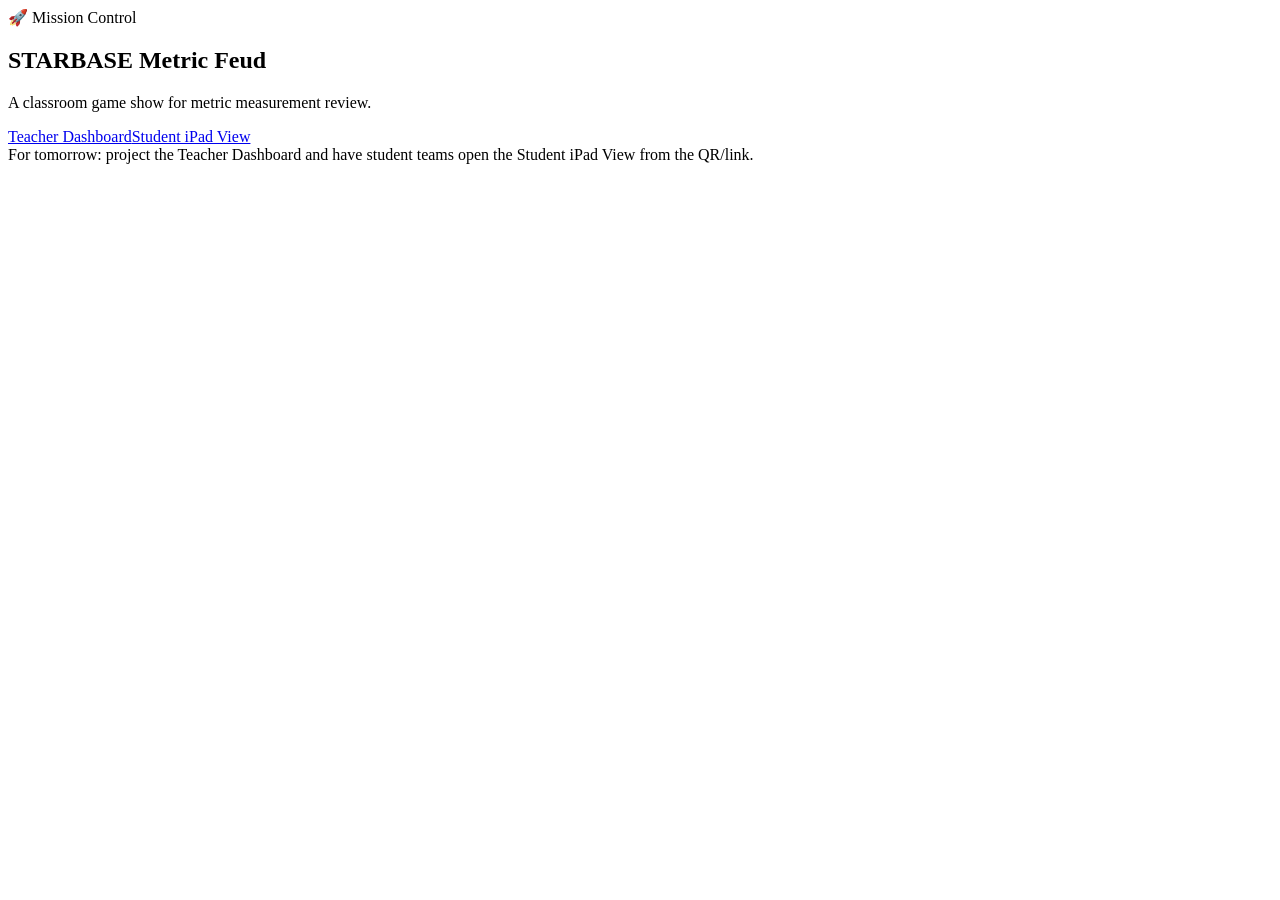
==== index.html @ 59cc0446 "Add files via upload" ====
<!DOCTYPE html><html lang="en"><head><meta charset="UTF-8"><meta name="viewport" content="width=device-width,initial-scale=1.0"><title>STARBASE Metric Feud</title><link rel="stylesheet" href="style.css"></head><body><main class="home"><section class="hero card"><div class="badge">🚀 Mission Control</div><h1>STARBASE Metric Feud</h1><p>A classroom game show for metric measurement review.</p><div class="home-buttons"><a class="big-button" href="teacher.html">Teacher Dashboard</a><a class="big-button secondary" href="student.html">Student iPad View</a></div><div class="note">For tomorrow: project the Teacher Dashboard and have student teams open the Student iPad View from the QR/link.</div></section></main></body></html>
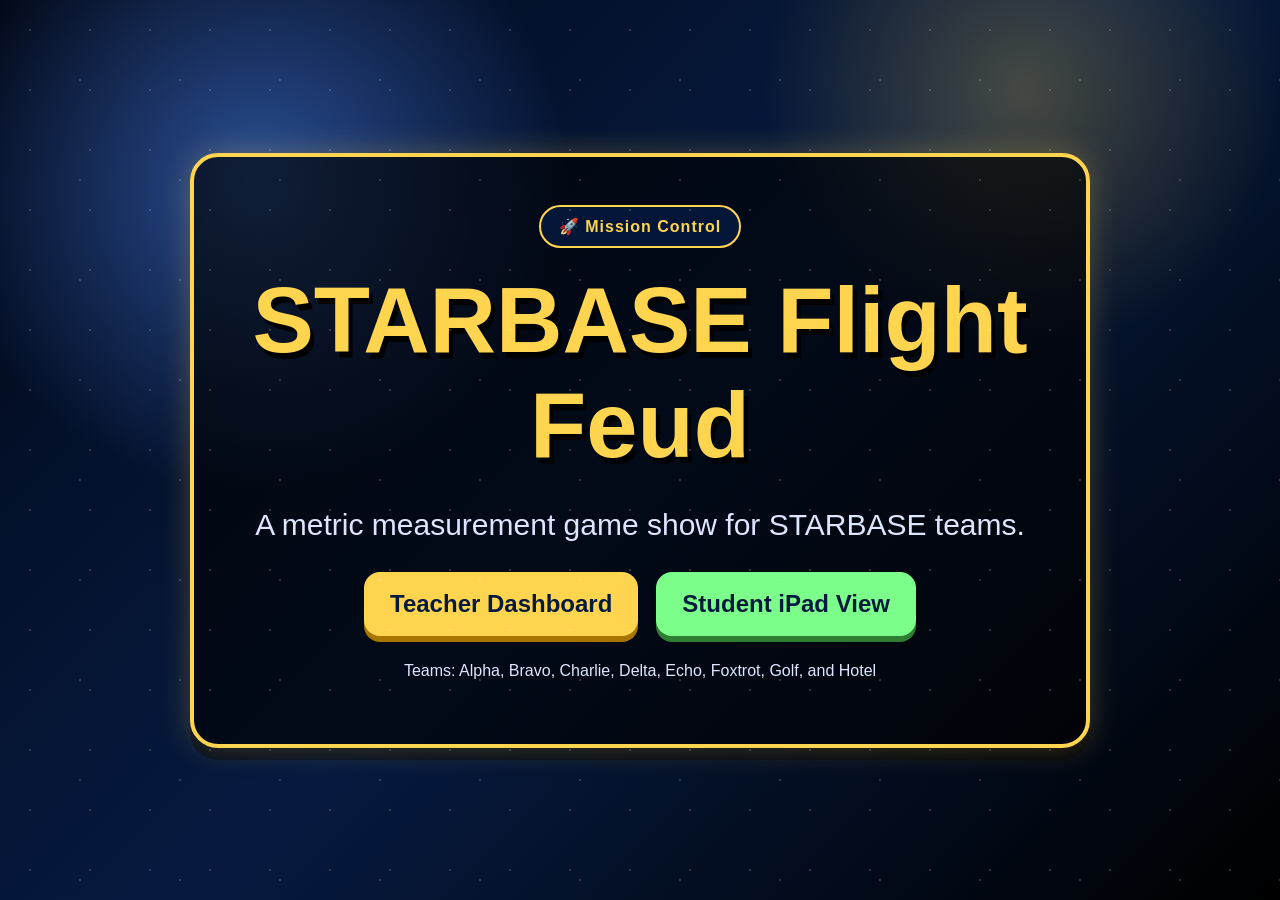
==== commit 57ce967a: "add home page styling" ====
--- a/index.html
+++ b/index.html
@@ -1 +1,31 @@
-<!DOCTYPE html><html lang="en"><head><meta charset="UTF-8"><meta name="viewport" content="width=device-width,initial-scale=1.0"><title>STARBASE Metric Feud</title><link rel="stylesheet" href="style.css"></head><body><main class="home"><section class="hero card"><div class="badge">🚀 Mission Control</div><h1>STARBASE Metric Feud</h1><p>A classroom game show for metric measurement review.</p><div class="home-buttons"><a class="big-button" href="teacher.html">Teacher Dashboard</a><a class="big-button secondary" href="student.html">Student iPad View</a></div><div class="note">For tomorrow: project the Teacher Dashboard and have student teams open the Student iPad View from the QR/link.</div></section></main></body></html>
+<!DOCTYPE html>
+<html lang="en">
+<head>
+  <meta charset="UTF-8" />
+  <meta name="viewport" content="width=device-width, initial-scale=1.0" />
+  <title>STARBASE Flight Feud</title>
+  <link rel="stylesheet" href="style.css" />
+</head>
+<body>
+  <main class="home-screen">
+    <section class="home-card">
+      <div class="mission-badge">🚀 Mission Control</div>
+
+      <h1>STARBASE Flight Feud</h1>
+
+      <p class="tagline">
+        A metric measurement game show for STARBASE teams.
+      </p>
+
+      <div class="button-row">
+        <a class="main-button" href="teacher.html">Teacher Dashboard</a>
+        <a class="main-button secondary" href="student.html">Student iPad View</a>
+      </div>
+
+      <p class="small-note">
+        Teams: Alpha, Bravo, Charlie, Delta, Echo, Foxtrot, Golf, and Hotel
+      </p>
+    </section>
+  </main>
+</body>
+</html>
--- a/style.css
+++ b/style.css
@@ -0,0 +1,126 @@
+:root {
+  --navy: #061a40;
+  --deep-space: #020817;
+  --blue: #123fb0;
+  --gold: #ffd54f;
+  --white: #ffffff;
+  --soft-white: #dce7ff;
+  --green: #7cff8a;
+}
+
+* {
+  box-sizing: border-box;
+}
+
+body {
+  margin: 0;
+  min-height: 100vh;
+  font-family: Arial, Helvetica, sans-serif;
+  color: var(--white);
+  background:
+    radial-gradient(circle at 20% 20%, rgba(80, 140, 255, 0.5), transparent 25%),
+    radial-gradient(circle at 80% 10%, rgba(255, 213, 79, 0.25), transparent 20%),
+    linear-gradient(135deg, var(--deep-space), var(--navy), #000);
+  overflow-x: hidden;
+}
+
+body::before {
+  content: "";
+  position: fixed;
+  inset: 0;
+  background-image:
+    radial-gradient(white 1px, transparent 1px),
+    radial-gradient(white 1px, transparent 1px);
+  background-size: 60px 60px, 100px 100px;
+  background-position: 0 0, 30px 30px;
+  opacity: 0.18;
+  animation: drift 30s linear infinite;
+  pointer-events: none;
+}
+
+@keyframes drift {
+  from { transform: translateY(0); }
+  to { transform: translateY(80px); }
+}
+
+.home-screen {
+  min-height: 100vh;
+  display: grid;
+  place-items: center;
+  padding: 24px;
+}
+
+.home-card {
+  width: min(900px, 95vw);
+  text-align: center;
+  padding: 48px 28px;
+  border: 4px solid var(--gold);
+  border-radius: 28px;
+  background: rgba(0, 0, 0, 0.62);
+  box-shadow:
+    0 0 30px rgba(255, 213, 79, 0.25),
+    0 12px 0 rgba(0, 0, 0, 0.5);
+}
+
+.mission-badge {
+  display: inline-block;
+  padding: 10px 18px;
+  border: 2px solid var(--gold);
+  border-radius: 999px;
+  color: var(--gold);
+  font-weight: 900;
+  letter-spacing: 1px;
+  background: rgba(6, 26, 64, 0.8);
+}
+
+h1 {
+  margin: 20px 0 10px;
+  font-size: clamp(48px, 8vw, 92px);
+  color: var(--gold);
+  text-shadow: 4px 6px 0 #000;
+}
+
+.tagline {
+  font-size: clamp(20px, 3vw, 30px);
+  color: var(--soft-white);
+  margin-bottom: 30px;
+}
+
+.button-row {
+  display: flex;
+  justify-content: center;
+  gap: 18px;
+  flex-wrap: wrap;
+}
+
+.main-button {
+  text-decoration: none;
+  background: var(--gold);
+  color: var(--navy);
+  font-size: 24px;
+  font-weight: 900;
+  padding: 18px 26px;
+  border-radius: 16px;
+  box-shadow: 0 6px 0 #a87600;
+  transition: 0.15s;
+}
+
+.main-button:hover {
+  transform: translateY(-3px);
+}
+
+.main-button:active {
+  transform: translateY(2px);
+  box-shadow: 0 3px 0 #a87600;
+}
+
+.main-button.secondary {
+  background: var(--green);
+  box-shadow: 0 6px 0 #2e7d32;
+}
+
+.small-note {
+  margin-top: 26px;
+  color: var(--soft-white);
+  font-size: 16px;
+}
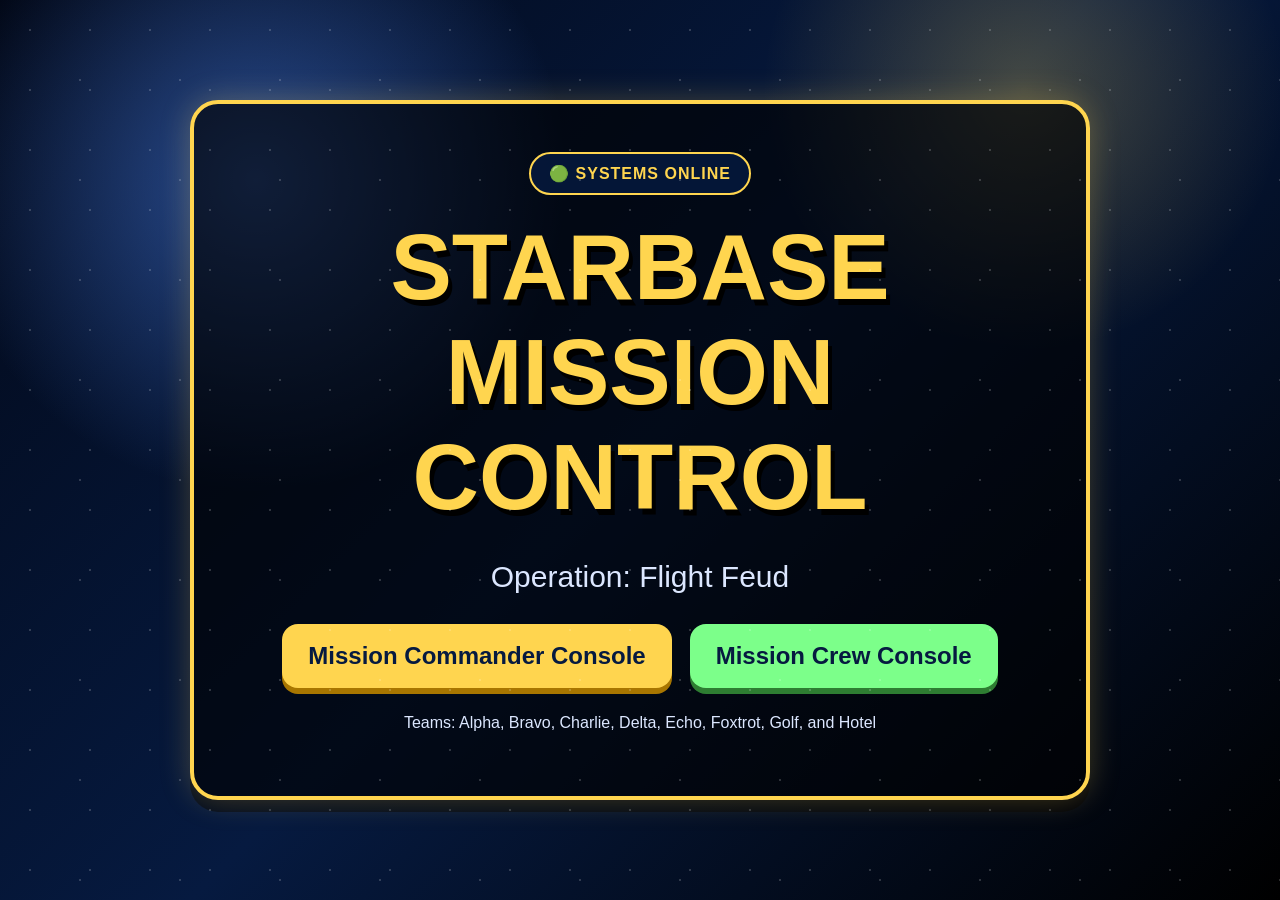
==== commit 4e995e23: "Update mission control home wording" ====
--- a/index.html
+++ b/index.html
@@ -9,17 +9,17 @@
 <body>
   <main class="home-screen">
     <section class="home-card">
-      <div class="mission-badge">🚀 Mission Control</div>
+     <div class="mission-badge">🟢 SYSTEMS ONLINE</div>
 
-      <h1>STARBASE Flight Feud</h1>
+<h1>STARBASE<br>MISSION CONTROL</h1>
 
-      <p class="tagline">
-        A metric measurement game show for STARBASE teams.
+<p class="tagline">
+    Operation: Flight Feud
       </p>
 
       <div class="button-row">
-        <a class="main-button" href="teacher.html">Teacher Dashboard</a>
-        <a class="main-button secondary" href="student.html">Student iPad View</a>
+        <a class="main-button" href="teacher.html">Mission Commander Console</a>
+        <a class="main-button secondary" href="student.html">Mission Crew Console</a>
       </div>
 
       <p class="small-note">
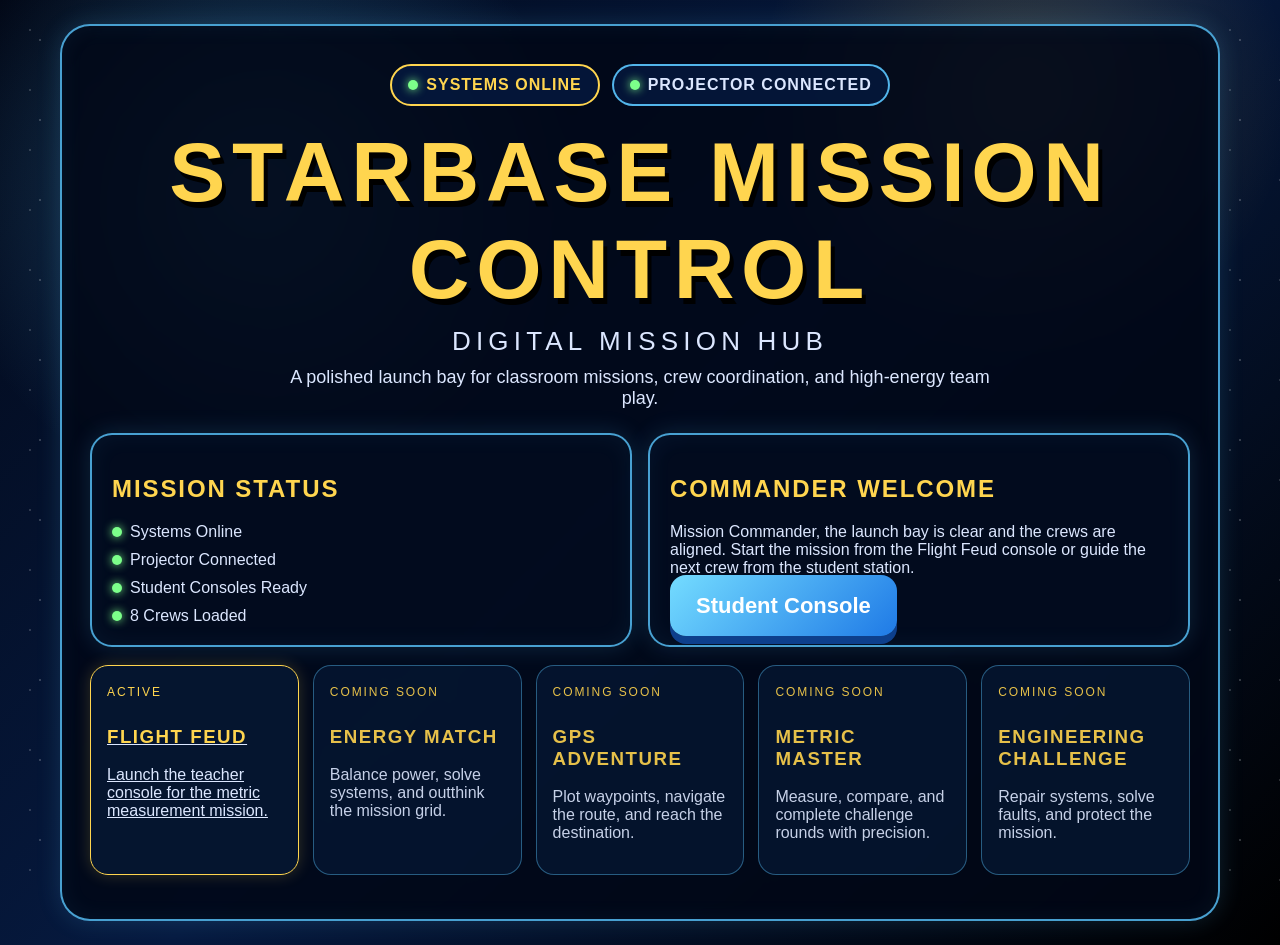
==== commit 9b0cf4a9: "Polish homepage and Flight Feud demo" ====
--- a/index.html
+++ b/index.html
@@ -1,31 +1,73 @@
 <!DOCTYPE html>
 <html lang="en">
-<head>
-  <meta charset="UTF-8" />
-  <meta name="viewport" content="width=device-width, initial-scale=1.0" />
-  <title>STARBASE Flight Feud</title>
-  <link rel="stylesheet" href="style.css" />
-</head>
-<body>
-  <main class="home-screen">
-    <section class="home-card">
-     <div class="mission-badge">🟢 SYSTEMS ONLINE</div>
+  <head>
+    <meta charset="UTF-8" />
+    <meta name="viewport" content="width=device-width, initial-scale=1.0" />
+    <title>STARBASE Mission Control</title>
+    <link rel="stylesheet" href="style.css" />
+  </head>
+  <body>
+    <div class="starfield"></div>
+    <main class="home-screen">
+      <section class="home-card">
+        <div class="hero-top">
+          <div class="mission-badge"><span class="status-dot"></span> Systems Online</div>
+          <div class="mission-badge alt"><span class="status-dot"></span> Projector Connected</div>
+        </div>
 
-<h1>STARBASE<br>MISSION CONTROL</h1>
+        <div class="hero-block">
+          <h1>STARBASE MISSION CONTROL</h1>
+          <p class="subtitle">Digital Mission Hub</p>
+          <p class="hero-copy">A polished launch bay for classroom missions, crew coordination, and high-energy team play.</p>
+        </div>
 
-<p class="tagline">
-    Operation: Flight Feud
-      </p>
+        <div class="home-grid">
+          <div class="panel mission-status-panel">
+            <h2>Mission Status</h2>
+            <ul class="status-list">
+              <li><span class="status-dot"></span> Systems Online</li>
+              <li><span class="status-dot"></span> Projector Connected</li>
+              <li><span class="status-dot"></span> Student Consoles Ready</li>
+       
+              <li><span class="status-dot"></span> 8 Crews Loaded</li>
+            </ul>
+          </div>
 
-      <div class="button-row">
-        <a class="main-button" href="teacher.html">Mission Commander Console</a>
-        <a class="main-button secondary" href="student.html">Mission Crew Console</a>
-      </div>
+          <div class="panel commander-panel">
+            <h2>Commander Welcome</h2>
+            <p>Mission Commander, the launch bay is clear and the crews are aligned. Start the mission from the Flight Feud console or guide the next crew from the student station.</p>
+            <a class="main-button secondary full-width" href="student.html">Student Console</a>
+          </div>
+        </div>
 
-      <p class="small-note">
-        Teams: Alpha, Bravo, Charlie, Delta, Echo, Foxtrot, Golf, and Hotel
-      </p>
-    </section>
-  </main>
-</body>
+        <div class="mission-grid">
+          <a class="mission-card active" href="teacher.html">
+            <span class="card-badge">Active</span>
+            <h3>Flight Feud</h3>
+            <p>Launch the teacher console for the metric measurement mission.</p>
+          </a>
+          <div class="mission-card pending">
+            <span class="card-badge">Coming Soon</span>
+            <h3>Energy Match</h3>
+            <p>Balance power, solve systems, and outthink the mission grid.</p>
+          </div>
+          <div class="mission-card pending">
+            <span class="card-badge">Coming Soon</span>
+            <h3>GPS Adventure</h3>
+            <p>Plot waypoints, navigate the route, and reach the destination.</p>
+          </div>
+          <div class="mission-card pending">
+            <span class="card-badge">Coming Soon</span>
+            <h3>Metric Master</h3>
+            <p>Measure, compare, and complete challenge rounds with precision.</p>
+          </div>
+          <div class="mission-card pending">
+            <span class="card-badge">Coming Soon</span>
+            <h3>Engineering Challenge</h3>
+            <p>Repair systems, solve faults, and protect the mission.</p>
+          </div>
+        </div>
+      </section>
+    </main>
+  </body>
 </html>
--- a/style.css
+++ b/style.css
@@ -6,11 +6,11 @@
   --white: #ffffff;
   --soft-white: #dce7ff;
   --green: #7cff8a;
-}
-
-* {
-  box-sizing: border-box;
-}
+  --panel: rgba(3, 13, 32, 0.92);
+  --muted: #8da6d7;
+}
+
+* { box-sizing: border-box; }
 
 body {
   margin: 0;
@@ -18,8 +18,8 @@
   font-family: Arial, Helvetica, sans-serif;
   color: var(--white);
   background:
-    radial-gradient(circle at 20% 20%, rgba(80, 140, 255, 0.5), transparent 25%),
-    radial-gradient(circle at 80% 10%, rgba(255, 213, 79, 0.25), transparent 20%),
+    radial-gradient(circle at 20% 20%, rgba(91, 199, 255, 0.3), transparent 25%),
+    radial-gradient(circle at 80% 10%, rgba(255, 213, 79, 0.2), transparent 20%),
     linear-gradient(135deg, var(--deep-space), var(--navy), #000);
   overflow-x: hidden;
 }
@@ -33,9 +33,22 @@
     radial-gradient(white 1px, transparent 1px);
   background-size: 60px 60px, 100px 100px;
   background-position: 0 0, 30px 30px;
-  opacity: 0.18;
-  animation: drift 30s linear infinite;
+  opacity: 0.17;
+  animation: drift 24s linear infinite;
   pointer-events: none;
+}
+
+.starfield {
+  position: fixed;
+  inset: 0;
+  pointer-events: none;
+  background-image:
+    radial-gradient(circle, rgba(255,255,255,0.9) 1px, transparent 1px),
+    radial-gradient(circle, rgba(255,255,255,0.7) 1px, transparent 1px);
+  background-size: 80px 80px, 120px 120px;
+  background-position: 0 0, 30px 40px;
+  opacity: 0.22;
+  animation: drift 26s linear infinite;
 }
 
 @keyframes drift {
@@ -50,40 +63,89 @@
   padding: 24px;
 }
 
+.home-card, .panel, .app-shell {
+  border: 2px solid rgba(91, 199, 255, 0.8);
+  box-shadow: 0 0 24px rgba(91, 199, 255, 0.16), inset 0 0 24px rgba(91, 199, 255, 0.06);
+  animation: glowPulse 3s ease-in-out infinite alternate;
+}
+
 .home-card {
-  width: min(900px, 95vw);
+  width: min(1160px, 95vw);
   text-align: center;
-  padding: 48px 28px;
-  border: 4px solid var(--gold);
-  border-radius: 28px;
-  background: rgba(0, 0, 0, 0.62);
-  box-shadow:
-    0 0 30px rgba(255, 213, 79, 0.25),
-    0 12px 0 rgba(0, 0, 0, 0.5);
-}
-
-.mission-badge {
-  display: inline-block;
-  padding: 10px 18px;
+  padding: 38px 28px 44px;
+  border-radius: 30px;
+  background: rgba(2, 8, 23, 0.86);
+  backdrop-filter: blur(8px);
+}
+
+.hero-top {
+  display: flex;
+  justify-content: center;
+  gap: 12px;
+  flex-wrap: wrap;
+  margin-bottom: 18px;
+}
+
+.mission-badge, .status-pill, .status-tag {
+  display: inline-flex;
+  align-items: center;
+  gap: 8px;
+  padding: 10px 16px;
   border: 2px solid var(--gold);
   border-radius: 999px;
   color: var(--gold);
   font-weight: 900;
   letter-spacing: 1px;
   background: rgba(6, 26, 64, 0.8);
+  text-transform: uppercase;
+}
+
+.mission-badge.alt { border-color: rgba(91, 199, 255, 0.9); color: var(--soft-white); }
+
+.status-dot {
+  width: 10px;
+  height: 10px;
+  border-radius: 50%;
+  background: var(--green);
+  box-shadow: 0 0 10px var(--green);
+  animation: pulse 1.5s ease-in-out infinite;
+}
+
+@keyframes pulse {
+  0%, 100% { transform: scale(1); opacity: 0.8; }
+  50% { transform: scale(1.2); opacity: 1; }
+}
+
+@keyframes glowPulse {
+  from { box-shadow: 0 0 18px rgba(91, 199, 255, 0.16), inset 0 0 18px rgba(91, 199, 255, 0.06); }
+  to { box-shadow: 0 0 30px rgba(91, 199, 255, 0.28), inset 0 0 24px rgba(91, 199, 255, 0.1); }
+}
+
+h1, h2, h3 {
+  color: var(--gold);
+  letter-spacing: 0.08em;
+  text-transform: uppercase;
 }
 
 h1 {
-  margin: 20px 0 10px;
-  font-size: clamp(48px, 8vw, 92px);
-  color: var(--gold);
+  margin: 10px 0 8px;
+  font-size: clamp(44px, 7vw, 84px);
   text-shadow: 4px 6px 0 #000;
 }
 
-.tagline {
-  font-size: clamp(20px, 3vw, 30px);
+.subtitle, .subtitle-inline {
   color: var(--soft-white);
-  margin-bottom: 30px;
+  font-size: clamp(20px, 2.2vw, 26px);
+  margin: 0 0 10px;
+  letter-spacing: 0.2em;
+  text-transform: uppercase;
+}
+
+.hero-copy {
+  width: min(720px, 100%);
+  margin: 0 auto 24px;
+  color: var(--soft-white);
+  font-size: 18px;
 }
 
 .button-row {
@@ -93,34 +155,263 @@
   flex-wrap: wrap;
 }
 
+.button-row.compact { gap: 10px; }
+
+.main-button, .gold-btn, .secondary-btn, .ghost-link, .round-pill, .reveal-btn, .score-btn, .strike-btn {
+  border: none;
+  cursor: pointer;
+  text-decoration: none;
+  font-weight: 800;
+  transition: transform 0.15s ease, box-shadow 0.15s ease;
+}
+
 .main-button {
-  text-decoration: none;
+  background: linear-gradient(135deg, #ffdf78, var(--gold));
+  color: var(--navy);
+  font-size: 22px;
+  padding: 18px 26px;
+  border-radius: 16px;
+  box-shadow: 0 8px 0 #a87600;
+}
+
+.main-button.secondary {
+  background: linear-gradient(135deg, #74dcff, #1f7ae6);
+  color: var(--white);
+  box-shadow: 0 8px 0 #0d3f8c;
+}
+
+.full-width { width: 100%; }
+
+.main-button:hover, .gold-btn:hover, .secondary-btn:hover, .ghost-link:hover, .round-pill:hover, .reveal-btn:hover, .score-btn:hover, .strike-btn:hover {
+  transform: translateY(-2px);
+}
+
+.main-button:active, .gold-btn:active, .secondary-btn:active, .ghost-link:active, .round-pill:active, .reveal-btn:active, .score-btn:active, .strike-btn:active {
+  transform: translateY(2px);
+}
+
+.small-note, .panel-copy, .field-label, .eyebrow, .brief-label {
+  color: var(--muted);
+  text-transform: uppercase;
+  letter-spacing: 0.15em;
+}
+
+.small-note { margin-top: 24px; font-size: 14px; }
+
+.home-grid {
+  display: grid;
+  grid-template-columns: 1fr 1fr;
+  gap: 16px;
+  margin-bottom: 18px;
+  text-align: left;
+}
+
+.mission-grid {
+  display: grid;
+  grid-template-columns: repeat(5, minmax(0, 1fr));
+  gap: 14px;
+  margin-top: 18px;
+}
+
+.mission-card {
+  border: 1px solid rgba(91, 199, 255, 0.45);
+  border-radius: 18px;
+  padding: 16px;
+  background: rgba(6, 24, 52, 0.84);
+  text-align: left;
+  color: var(--soft-white);
+}
+
+.mission-card.active {
+  border-color: var(--gold);
+  box-shadow: 0 0 16px rgba(255, 213, 79, 0.2);
+}
+
+.mission-card.pending { opacity: 0.9; }
+
+.card-badge {
+  display: inline-block;
+  font-size: 12px;
+  color: var(--gold);
+  text-transform: uppercase;
+  letter-spacing: 0.16em;
+  margin-bottom: 8px;
+}
+
+.status-list {
+  padding: 0;
+  margin: 0;
+  list-style: none;
+  display: grid;
+  gap: 10px;
+}
+
+.status-list li {
+  display: flex;
+  align-items: center;
+  gap: 8px;
+  color: var(--soft-white);
+}
+
+.commander-panel p { color: var(--soft-white); }
+
+.app-shell {
+  min-height: 100vh;
+  padding: 24px;
+  background: rgba(2, 8, 23, 0.74);
+}
+
+.topbar {
+  display: flex;
+  justify-content: space-between;
+  align-items: center;
+  padding: 18px 24px;
+  border-radius: 18px;
+  background: rgba(3, 13, 32, 0.94);
+  border: 2px solid rgba(91, 199, 255, 0.7);
+  margin-bottom: 20px;
+}
+
+.header-actions {
+  display: flex;
+  gap: 12px;
+  align-items: center;
+}
+
+.ghost-link {
+  color: var(--soft-white);
+  background: transparent;
+  border: 1px solid rgba(91, 199, 255, 0.7);
+  padding: 10px 14px;
+  border-radius: 999px;
+}
+
+.teacher-grid {
+  display: grid;
+  gap: 18px;
+  grid-template-columns: 1.2fr 0.8fr;
+}
+
+.panel {
+  border-radius: 22px;
+  padding: 20px;
+  background: var(--panel);
+}
+
+.panel-header {
+  display: flex;
+  justify-content: space-between;
+  align-items: start;
+  gap: 12px;
+  margin-bottom: 14px;
+}
+
+.question-box, .answer-card, .team-score-card, .mission-brief-card, .input-field, .success-box, .winner-box {
+  background: rgba(6, 24, 52, 0.9);
+  border: 1px solid rgba(91, 199, 255, 0.45);
+  border-radius: 16px;
+}
+
+.question-box {
+  padding: 18px;
+  font-size: 22px;
+  min-height: 110px;
+  display: flex;
+  align-items: center;
+}
+
+.round-nav {
+  display: flex;
+  gap: 8px;
+  flex-wrap: wrap;
+  margin-top: 14px;
+}
+
+.round-pill {
+  padding: 10px 14px;
+  border-radius: 999px;
+  color: var(--white);
+  background: rgba(91, 199, 255, 0.16);
+}
+
+.round-pill.active {
   background: var(--gold);
   color: var(--navy);
-  font-size: 24px;
-  font-weight: 900;
-  padding: 18px 26px;
-  border-radius: 16px;
-  box-shadow: 0 6px 0 #a87600;
-  transition: 0.15s;
-}
-
-.main-button:hover {
-  transform: translateY(-3px);
-}
-
-.main-button:active {
-  transform: translateY(2px);
-  box-shadow: 0 3px 0 #a87600;
-}
-
-.main-button.secondary {
-  background: var(--green);
-  box-shadow: 0 6px 0 #2e7d32;
-}
-
-.small-note {
-  margin-top: 26px;
-  color: var(--soft-white);
-  font-size: 16px;
+}
+
+.answer-grid {
+  display: grid;
+  gap: 10px;
+}
+
+.answer-card {
+  padding: 12px;
+  display: flex;
+  justify-content: space-between;
+  align-items: center;
+  gap: 10px;
+}
+
+.answer-card.revealed { border-color: var(--green); }
+
+.answer-index {
+  font-size: 20px;
+  font-weight: 800;
+  color: var(--gold);
+}
+
+.answer-text { flex: 1; color: var(--soft-white); }
+
+.reveal-btn, .gold-btn, .secondary-btn, .score-btn, .strike-btn {
+  padding: 10px 12px;
+  border-radius: 999px;
+}
+
+.gold-btn { background: linear-gradient(135deg, #ffdf78, var(--gold)); color: var(--navy); }
+.secondary-btn { background: rgba(91, 199, 255, 0.16); color: var(--white); }
+.full { width: 100%; margin-top: 10px; }
+
+.control-stack { display: grid; gap: 12px; }
+.control-block { border-top: 1px solid rgba(91,199,255,0.18); padding-top: 12px; }
+
+.team-grid {
+  display: grid;
+  gap: 10px;
+}
+
+.team-score-card {
+  padding: 10px;
+}
+
+.team-topline { display: flex; justify-content: space-between; align-items: center; gap: 8px; margin-bottom: 6px; }
+.team-name { font-weight: 800; color: var(--gold); }
+.strike-meter { display: flex; gap: 4px; }
+.strike-dot {
+  width: 8px;
+  height: 8px;
+  border-radius: 50%;
+  background: rgba(255,255,255,0.2);
+}
+.strike-dot.active { background: var(--green); box-shadow: 0 0 8px var(--green); }
+.score-controls, .strike-controls { display: flex; align-items: center; gap: 8px; margin-top: 6px; }
+.score-btn, .strike-btn { background: rgba(91, 199, 255, 0.14); color: var(--white); }
+.score-number { min-width: 24px; font-weight: 800; color: var(--gold); }
+.timer-display { font-size: clamp(44px, 7vw, 72px); font-weight: 900; color: var(--gold); margin-bottom: 8px; }
+.brief-value { font-size: 26px; font-weight: 900; color: var(--gold); }
+.winner-box, .success-box { padding: 12px; margin-top: 10px; color: var(--soft-white); }
+.success-box { border-color: var(--green); }
+
+@media (max-width: 1100px) {
+  .mission-grid { grid-template-columns: repeat(2, minmax(0, 1fr)); }
+  .teacher-grid { grid-template-columns: 1fr; }
+}
+
+@media (max-width: 760px) {
+  .home-grid { grid-template-columns: 1fr; }
+  .app-shell { padding: 12px; }
+  .topbar { flex-direction: column; align-items: start; gap: 10px; }
+  .home-card { padding: 24px 16px; }
+  .main-button { width: 100%; }
+  .button-row { flex-direction: column; }
+  .mission-grid { grid-template-columns: 1fr; }
 }
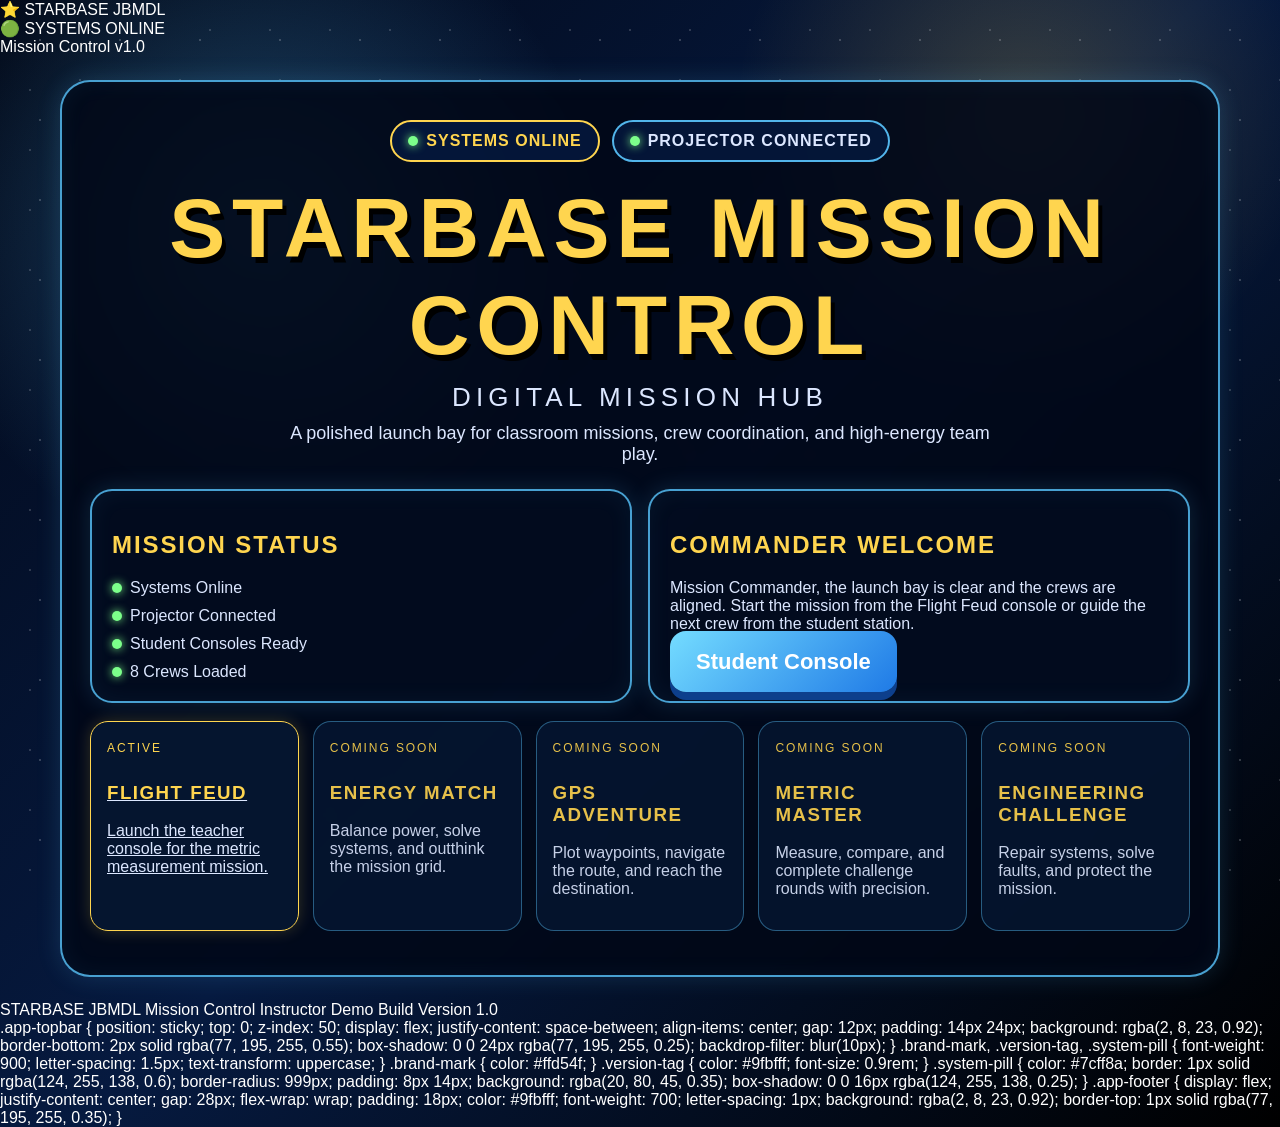
==== commit 629eb6c9: "Add software-style app header and footer" ====
--- a/index.html
+++ b/index.html
@@ -8,6 +8,11 @@
   </head>
   <body>
     <div class="starfield"></div>
+    <header class="app-topbar">
+  <div class="brand-mark">⭐ STARBASE JBMDL</div>
+  <div class="system-pill">🟢 SYSTEMS ONLINE</div>
+  <div class="version-tag">Mission Control v1.0</div>
+</header>
     <main class="home-screen">
       <section class="home-card">
         <div class="hero-top">
@@ -69,5 +74,63 @@
         </div>
       </section>
     </main>
+    <footer class="app-footer">
+  <span>STARBASE JBMDL Mission Control</span>
+  <span>Instructor Demo Build</span>
+  <span>Version 1.0</span>
+</footer>
   </body>
-</html>+</html>
+.app-topbar {
+  position: sticky;
+  top: 0;
+  z-index: 50;
+  display: flex;
+  justify-content: space-between;
+  align-items: center;
+  gap: 12px;
+  padding: 14px 24px;
+  background: rgba(2, 8, 23, 0.92);
+  border-bottom: 2px solid rgba(77, 195, 255, 0.55);
+  box-shadow: 0 0 24px rgba(77, 195, 255, 0.25);
+  backdrop-filter: blur(10px);
+}
+
+.brand-mark,
+.version-tag,
+.system-pill {
+  font-weight: 900;
+  letter-spacing: 1.5px;
+  text-transform: uppercase;
+}
+
+.brand-mark {
+  color: #ffd54f;
+}
+
+.version-tag {
+  color: #9fbfff;
+  font-size: 0.9rem;
+}
+
+.system-pill {
+  color: #7cff8a;
+  border: 1px solid rgba(124, 255, 138, 0.6);
+  border-radius: 999px;
+  padding: 8px 14px;
+  background: rgba(20, 80, 45, 0.35);
+  box-shadow: 0 0 16px rgba(124, 255, 138, 0.25);
+}
+
+.app-footer {
+  display: flex;
+  justify-content: center;
+  gap: 28px;
+  flex-wrap: wrap;
+  padding: 18px;
+  color: #9fbfff;
+  font-weight: 700;
+  letter-spacing: 1px;
+  background: rgba(2, 8, 23, 0.92);
+  border-top: 1px solid rgba(77, 195, 255, 0.35);
+}
--- a/style.css
+++ b/style.css
@@ -298,6 +298,12 @@
   background: var(--panel);
 }
 
+.answer-panel {
+  position: relative;
+  display: flex;
+  flex-direction: column;
+}
+
 .panel-header {
   display: flex;
   justify-content: space-between;
@@ -339,28 +345,297 @@
   color: var(--navy);
 }
 
+.board-header {
+  display: flex;
+  justify-content: space-between;
+  align-items: center;
+  gap: 12px;
+  margin-top: 14px;
+}
+
+.board-title-block h3 {
+  margin: 2px 0 0;
+  font-size: 18px;
+}
+
+.total-points-card {
+  min-width: 140px;
+  padding: 10px 14px;
+  border-radius: 14px;
+  border: 1px solid rgba(255, 213, 79, 0.45);
+  background: rgba(255, 213, 79, 0.12);
+  text-align: center;
+}
+
+.total-points-value {
+  font-size: 28px;
+  font-weight: 900;
+  color: var(--gold);
+}
+
+.reveal-banner {
+  position: absolute;
+  top: 24px;
+  left: 50%;
+  transform: translate(-50%, -16px);
+  padding: 12px 22px;
+  border-radius: 999px;
+  background: linear-gradient(135deg, #ffdf78, var(--gold));
+  color: var(--navy);
+  font-weight: 900;
+  letter-spacing: 0.18em;
+  text-transform: uppercase;
+  pointer-events: none;
+  opacity: 0;
+  z-index: 5;
+  box-shadow: 0 12px 24px rgba(255, 213, 79, 0.28);
+  transition: opacity 0.35s ease, transform 0.35s ease;
+}
+
+.reveal-banner.show {
+  opacity: 1;
+  transform: translate(-50%, 0);
+}
+
+.launch-overlay {
+  position: fixed;
+  inset: 0;
+  display: grid;
+  place-items: center;
+  background: rgba(2, 8, 23, 0.9);
+  backdrop-filter: blur(10px);
+  z-index: 1000;
+  opacity: 0;
+  pointer-events: none;
+  transition: opacity 0.45s ease;
+}
+
+.launch-overlay.active {
+  opacity: 1;
+  pointer-events: auto;
+}
+
+.launch-overlay.closing {
+  opacity: 0;
+}
+
+.launch-overlay.hidden {
+  display: none;
+}
+
+.launch-card {
+  width: min(760px, 92vw);
+  padding: 36px 32px;
+  border-radius: 28px;
+  border: 2px solid rgba(91, 199, 255, 0.75);
+  background: rgba(3, 13, 32, 0.96);
+  box-shadow: 0 0 30px rgba(91, 199, 255, 0.2), inset 0 0 20px rgba(91, 199, 255, 0.08);
+  text-align: center;
+}
+
+.launch-eyebrow {
+  color: var(--gold);
+  font-size: 13px;
+  font-weight: 900;
+  letter-spacing: 0.24em;
+  text-transform: uppercase;
+  margin-bottom: 12px;
+}
+
+.launch-title {
+  margin: 0 0 8px;
+  font-size: clamp(34px, 4.8vw, 56px);
+  color: var(--gold);
+  text-shadow: 0 0 18px rgba(255, 213, 79, 0.2);
+}
+
+.launch-subtitle {
+  margin: 0 0 24px;
+  color: var(--soft-white);
+  font-size: 20px;
+  letter-spacing: 0.18em;
+  text-transform: uppercase;
+}
+
+.launch-checklist {
+  display: grid;
+  gap: 10px;
+  margin: 0 auto 20px;
+  max-width: 420px;
+}
+
+.launch-check-item {
+  padding: 12px 16px;
+  border-radius: 999px;
+  border: 1px solid rgba(91, 199, 255, 0.35);
+  background: rgba(6, 24, 52, 0.86);
+  color: var(--soft-white);
+  opacity: 0;
+  transform: translateY(10px);
+  transition: opacity 0.35s ease, transform 0.35s ease;
+}
+
+.launch-check-item.show {
+  opacity: 1;
+  transform: translateY(0);
+}
+
+.launch-countdown {
+  min-height: 110px;
+  display: grid;
+  place-items: center;
+  font-size: clamp(82px, 12vw, 132px);
+  font-weight: 900;
+  color: var(--gold);
+  text-shadow: 0 0 18px rgba(255, 213, 79, 0.3);
+  opacity: 0;
+  transform: scale(0.9);
+  transition: opacity 0.25s ease, transform 0.25s ease;
+}
+
+.launch-countdown.show {
+  opacity: 1;
+  transform: scale(1);
+}
+
+.launch-final {
+  margin-top: 8px;
+  font-size: clamp(30px, 4vw, 46px);
+  font-weight: 900;
+  letter-spacing: 0.22em;
+  text-transform: uppercase;
+  color: var(--green);
+  opacity: 0;
+  transform: translateY(8px);
+  transition: opacity 0.35s ease, transform 0.35s ease;
+}
+
+.launch-final.show {
+  opacity: 1;
+  transform: translateY(0);
+}
+
 .answer-grid {
   display: grid;
-  gap: 10px;
+  gap: 12px;
+  margin-top: 16px;
 }
 
 .answer-card {
-  padding: 12px;
-  display: flex;
-  justify-content: space-between;
-  align-items: center;
-  gap: 10px;
-}
-
-.answer-card.revealed { border-color: var(--green); }
-
-.answer-index {
+  padding: 12px 14px;
+  display: grid;
+  grid-template-columns: 54px minmax(0, 1fr) 78px auto;
+  align-items: center;
+  gap: 12px;
+  min-height: 78px;
+  border: 1px solid rgba(91, 199, 255, 0.4);
+  border-radius: 18px;
+  background: rgba(6, 24, 52, 0.9);
+  box-shadow: inset 0 0 10px rgba(91,199,255,0.08);
+  transition: transform 0.25s ease, border-color 0.25s ease, box-shadow 0.25s ease;
+}
+
+.answer-card.revealed {
+  border-color: rgba(255, 213, 79, 0.7);
+  box-shadow: inset 0 0 16px rgba(255, 213, 79, 0.16), 0 0 18px rgba(255, 213, 79, 0.14);
+}
+
+.answer-card.flash {
+  animation: rowFlash 0.5s ease;
+}
+
+.row-number {
+  font-size: 22px;
+  font-weight: 900;
+  color: var(--gold);
+  text-align: center;
+}
+
+.row-bar {
+  position: relative;
+  min-height: 56px;
+  border-radius: 16px;
+  overflow: hidden;
+  border: 1px solid rgba(91, 199, 255, 0.26);
+  background: linear-gradient(135deg, rgba(4, 18, 48, 0.96), rgba(1, 12, 33, 0.96));
+  box-shadow: inset 0 0 18px rgba(91, 199, 255, 0.16), 0 0 10px rgba(91, 199, 255, 0.1);
+  display: flex;
+  align-items: center;
+  justify-content: center;
+  padding: 0 16px;
+}
+
+.row-bar::after {
+  content: "";
+  position: absolute;
+  inset: 0;
+  background: linear-gradient(90deg, transparent, rgba(255,255,255,0.15), transparent);
+  transform: translateX(-100%);
+  transition: transform 0.45s ease;
+}
+
+.answer-card.revealed .row-bar::after {
+  transform: translateX(100%);
+}
+
+.row-answer {
+  position: relative;
+  z-index: 1;
+  font-size: 18px;
+  font-weight: 700;
+  color: var(--white);
+  text-align: center;
+  opacity: 0;
+  transform: translateX(-12px);
+  transition: opacity 0.35s ease, transform 0.35s ease;
+}
+
+.answer-card.revealed .row-answer {
+  opacity: 1;
+  transform: translateX(0);
+  animation: answerSlideIn 0.4s ease-out both;
+}
+
+.row-points {
+  min-width: 70px;
+  min-height: 44px;
+  display: inline-flex;
+  align-items: center;
+  justify-content: center;
+  padding: 0 12px;
+  border-radius: 12px;
+  background: linear-gradient(135deg, #ffdf78, var(--gold));
+  color: var(--navy);
   font-size: 20px;
-  font-weight: 800;
-  color: var(--gold);
-}
-
-.answer-text { flex: 1; color: var(--soft-white); }
+  font-weight: 900;
+  text-align: center;
+  opacity: 0;
+  transform: translateX(8px) scale(0.9);
+  box-shadow: 0 8px 16px rgba(255, 213, 79, 0.18);
+  transition: opacity 0.35s ease, transform 0.35s ease;
+}
+
+.answer-card.revealed .row-points {
+  opacity: 1;
+  transform: translateX(0) scale(1);
+  animation: pointCountIn 0.4s ease-out both;
+}
+
+@keyframes answerSlideIn {
+  0% { opacity: 0; transform: translateX(-12px); }
+  100% { opacity: 1; transform: translateX(0); }
+}
+
+@keyframes pointCountIn {
+  0% { opacity: 0; transform: translateX(8px) scale(0.9); }
+  100% { opacity: 1; transform: translateX(0) scale(1); }
+}
+
+@keyframes rowFlash {
+  0% { transform: scale(1); box-shadow: inset 0 0 0 rgba(255, 213, 79, 0), 0 0 0 rgba(255, 213, 79, 0); }
+  35% { transform: scale(1.01); border-color: var(--gold); box-shadow: inset 0 0 12px rgba(255, 213, 79, 0.18), 0 0 18px rgba(255, 213, 79, 0.2); }
+  100% { transform: scale(1); box-shadow: inset 0 0 10px rgba(91,199,255,0.08), 0 0 0 rgba(255, 213, 79, 0); }
+}
 
 .reveal-btn, .gold-btn, .secondary-btn, .score-btn, .strike-btn {
   padding: 10px 12px;
@@ -381,23 +656,59 @@
 
 .team-score-card {
   padding: 10px;
-}
-
-.team-topline { display: flex; justify-content: space-between; align-items: center; gap: 8px; margin-bottom: 6px; }
+  display: grid;
+  gap: 8px;
+}
+
+.team-topline { display: flex; justify-content: space-between; align-items: center; gap: 8px; }
 .team-name { font-weight: 800; color: var(--gold); }
-.strike-meter { display: flex; gap: 4px; }
-.strike-dot {
-  width: 8px;
-  height: 8px;
-  border-radius: 50%;
-  background: rgba(255,255,255,0.2);
-}
-.strike-dot.active { background: var(--green); box-shadow: 0 0 8px var(--green); }
-.score-controls, .strike-controls { display: flex; align-items: center; gap: 8px; margin-top: 6px; }
+.score-pill {
+  display: inline-flex;
+  align-items: center;
+  justify-content: center;
+  min-width: 42px;
+  padding: 6px 10px;
+  border-radius: 999px;
+  background: rgba(255, 213, 79, 0.16);
+  color: var(--gold);
+  font-weight: 800;
+}
+.strike-row { display: flex; gap: 6px; }
+.strike-slot {
+  width: 24px;
+  height: 24px;
+  border-radius: 6px;
+  display: inline-flex;
+  align-items: center;
+  justify-content: center;
+  background: rgba(255,255,255,0.08);
+  color: rgba(255,255,255,0.35);
+  font-weight: 900;
+}
+.strike-slot.active { background: rgba(124,255,138,0.16); color: var(--green); border: 1px solid rgba(124,255,138,0.3); }
+.score-controls, .strike-controls { display: flex; align-items: center; gap: 8px; flex-wrap: wrap; }
 .score-btn, .strike-btn { background: rgba(91, 199, 255, 0.14); color: var(--white); }
+.score-btn:hover, .strike-btn:hover { transform: translateY(-1px); }
+.score-btn.clear { background: rgba(255, 213, 79, 0.18); color: var(--white); }
 .score-number { min-width: 24px; font-weight: 800; color: var(--gold); }
-.timer-display { font-size: clamp(44px, 7vw, 72px); font-weight: 900; color: var(--gold); margin-bottom: 8px; }
+.timer-display { font-size: clamp(56px, 8vw, 100px); font-weight: 900; color: var(--gold); margin-bottom: 8px; letter-spacing: 0.12em; text-shadow: 0 0 16px rgba(255,213,79,0.2); }
+.clock-block { padding-bottom: 8px; }
 .brief-value { font-size: 26px; font-weight: 900; color: var(--gold); }
+.compact-brief { margin-bottom: 12px; }
+.winner-box, .success-box { padding: 12px; margin-top: 10px; color: var(--soft-white); }
+.success-box { border-color: var(--green); }
+
+@media (max-width: 1100px) {
+  .teacher-grid { grid-template-columns: 1fr; }
+}
+
+@media (max-width: 760px) {
+  .app-shell { padding: 12px; }
+  .topbar { flex-direction: column; align-items: start; gap: 10px; }
+  .home-card { padding: 24px 16px; }
+  .main-button { width: 100%; }
+  .button-row { flex-direction: column; }
+}
 .winner-box, .success-box { padding: 12px; margin-top: 10px; color: var(--soft-white); }
 .success-box { border-color: var(--green); }
 
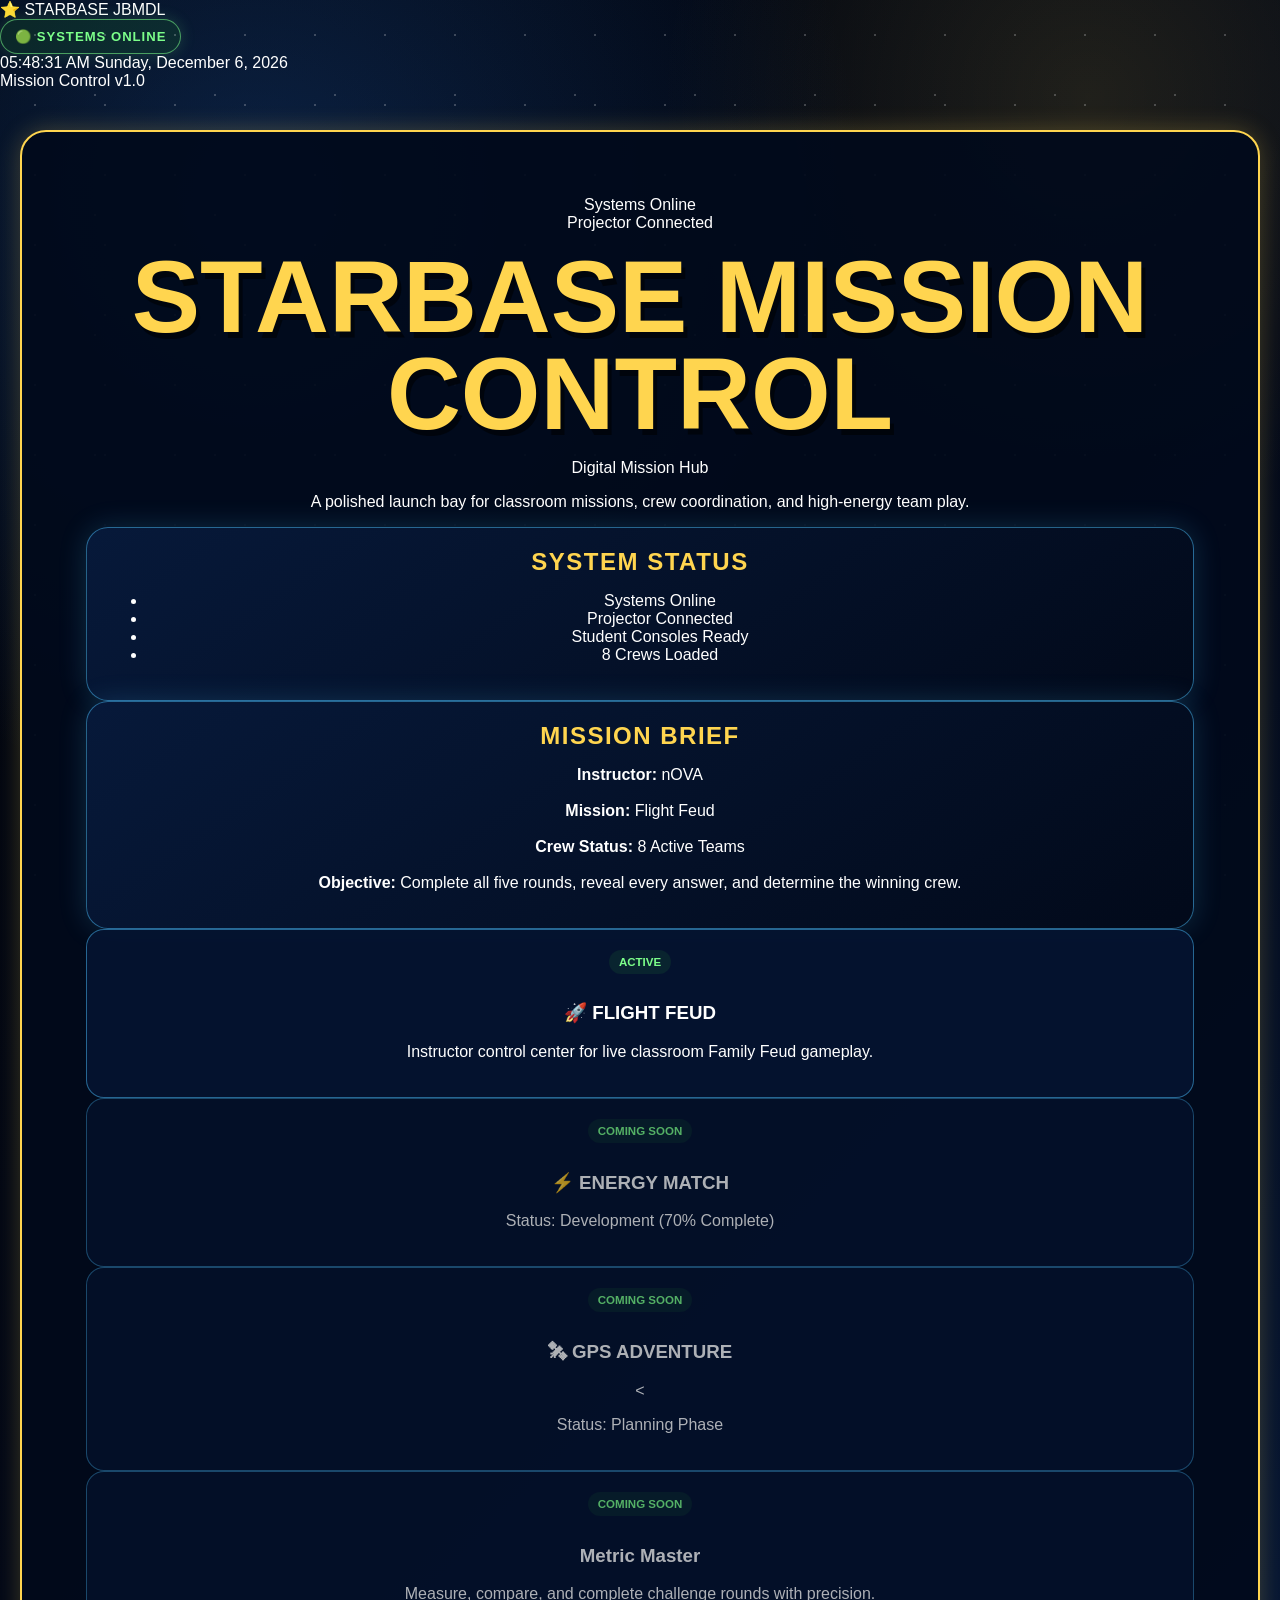
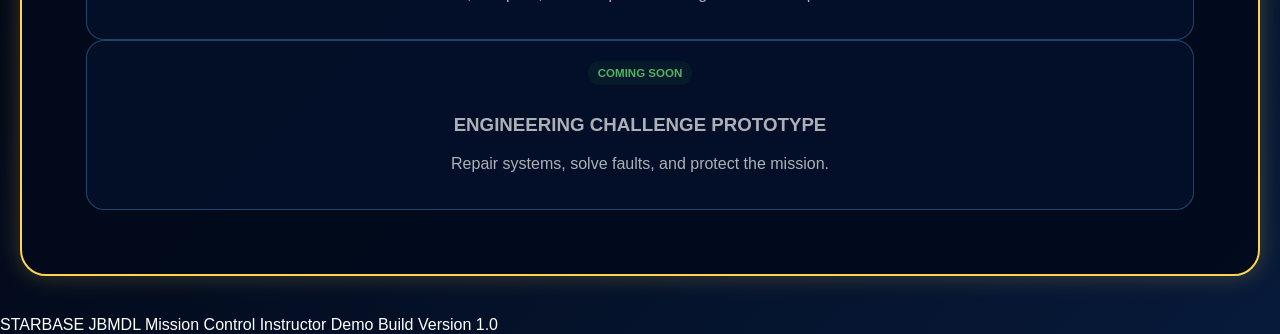
==== commit 1481e778: "Complete live student approval workflow" ====
--- a/index.html
+++ b/index.html
@@ -8,9 +8,16 @@
   </head>
   <body>
     <div class="starfield"></div>
-    <header class="app-topbar">
+<header class="app-topbar">
   <div class="brand-mark">⭐ STARBASE JBMDL</div>
+
   <div class="system-pill">🟢 SYSTEMS ONLINE</div>
+
+  <div class="mission-clock">
+    <span id="live-time">--:--:--</span>
+    <span id="live-date">Mission Date Loading...</span>
+  </div>
+
   <div class="version-tag">Mission Control v1.0</div>
 </header>
     <main class="home-screen">
@@ -28,7 +35,7 @@
 
         <div class="home-grid">
           <div class="panel mission-status-panel">
-            <h2>Mission Status</h2>
+            <h2>SYSTEM STATUS</h2>
             <ul class="status-list">
               <li><span class="status-dot"></span> Systems Online</li>
               <li><span class="status-dot"></span> Projector Connected</li>
@@ -39,27 +46,34 @@
           </div>
 
           <div class="panel commander-panel">
-            <h2>Commander Welcome</h2>
-            <p>Mission Commander, the launch bay is clear and the crews are aligned. Start the mission from the Flight Feud console or guide the next crew from the student station.</p>
-            <a class="main-button secondary full-width" href="student.html">Student Console</a>
+            <h2>MISSION BRIEF</h2>
+           <p>
+<strong>Instructor:</strong> nOVA<br><br>
+
+<strong>Mission:</strong> Flight Feud<br><br>
+
+<strong>Crew Status:</strong> 8 Active Teams<br><br>
+
+<strong>Objective:</strong> Complete all five rounds, reveal every answer, and determine the winning crew.
+</p>
           </div>
         </div>
 
         <div class="mission-grid">
           <a class="mission-card active" href="teacher.html">
             <span class="card-badge">Active</span>
-            <h3>Flight Feud</h3>
-            <p>Launch the teacher console for the metric measurement mission.</p>
+            <h3>🚀 FLIGHT FEUD</h3>
+           <p>Instructor control center for live classroom Family Feud gameplay.</p>
           </a>
           <div class="mission-card pending">
             <span class="card-badge">Coming Soon</span>
-            <h3>Energy Match</h3>
-            <p>Balance power, solve systems, and outthink the mission grid.</p>
+            <h3>⚡ ENERGY MATCH</h3>
+           <p>Status: Development (70% Complete)</p>
           </div>
           <div class="mission-card pending">
             <span class="card-badge">Coming Soon</span>
-            <h3>GPS Adventure</h3>
-            <p>Plot waypoints, navigate the route, and reach the destination.</p>
+            <h3>🛰 GPS ADVENTURE</h3>
+            <<p>Status: Planning Phase</p>
           </div>
           <div class="mission-card pending">
             <span class="card-badge">Coming Soon</span>
@@ -68,7 +82,7 @@
           </div>
           <div class="mission-card pending">
             <span class="card-badge">Coming Soon</span>
-            <h3>Engineering Challenge</h3>
+            <h3>ENGINEERING CHALLENGE PROTOTYPE</h3>
             <p>Repair systems, solve faults, and protect the mission.</p>
           </div>
         </div>
@@ -79,58 +93,28 @@
   <span>Instructor Demo Build</span>
   <span>Version 1.0</span>
 </footer>
+<script>
+function updateMissionClock() {
+    const now = new Date();
+
+    document.getElementById("live-time").textContent =
+        now.toLocaleTimeString([], {
+            hour: "2-digit",
+            minute: "2-digit",
+            second: "2-digit"
+        });
+
+    document.getElementById("live-date").textContent =
+        now.toLocaleDateString([], {
+            weekday: "long",
+            month: "long",
+            day: "numeric",
+            year: "numeric"
+        });
+}
+
+updateMissionClock();
+setInterval(updateMissionClock, 1000);
+</script>
   </body>
 </html>
-.app-topbar {
-  position: sticky;
-  top: 0;
-  z-index: 50;
-  display: flex;
-  justify-content: space-between;
-  align-items: center;
-  gap: 12px;
-  padding: 14px 24px;
-  background: rgba(2, 8, 23, 0.92);
-  border-bottom: 2px solid rgba(77, 195, 255, 0.55);
-  box-shadow: 0 0 24px rgba(77, 195, 255, 0.25);
-  backdrop-filter: blur(10px);
-}
-
-.brand-mark,
-.version-tag,
-.system-pill {
-  font-weight: 900;
-  letter-spacing: 1.5px;
-  text-transform: uppercase;
-}
-
-.brand-mark {
-  color: #ffd54f;
-}
-
-.version-tag {
-  color: #9fbfff;
-  font-size: 0.9rem;
-}
-
-.system-pill {
-  color: #7cff8a;
-  border: 1px solid rgba(124, 255, 138, 0.6);
-  border-radius: 999px;
-  padding: 8px 14px;
-  background: rgba(20, 80, 45, 0.35);
-  box-shadow: 0 0 16px rgba(124, 255, 138, 0.25);
-}
-
-.app-footer {
-  display: flex;
-  justify-content: center;
-  gap: 28px;
-  flex-wrap: wrap;
-  padding: 18px;
-  color: #9fbfff;
-  font-weight: 700;
-  letter-spacing: 1px;
-  background: rgba(2, 8, 23, 0.92);
-  border-top: 1px solid rgba(77, 195, 255, 0.35);
-}
--- a/style.css
+++ b/style.css
@@ -1,16 +1,29 @@
 :root {
-  --navy: #061a40;
-  --deep-space: #020817;
-  --blue: #123fb0;
+  --space: #020817;
+  --space-2: #06152d;
+  --panel: rgba(5, 20, 48, 0.94);
+  --panel-soft: rgba(8, 30, 66, 0.86);
+  --blue: #4dc3ff;
+  --blue-dark: #1678b8;
   --gold: #ffd54f;
+  --gold-dark: #a87600;
+  --green: #7cff8a;
+  --red: #ff4d5a;
   --white: #ffffff;
-  --soft-white: #dce7ff;
-  --green: #7cff8a;
-  --panel: rgba(3, 13, 32, 0.92);
-  --muted: #8da6d7;
-}
-
-* { box-sizing: border-box; }
+  --muted: #9fbfff;
+  --border: rgba(77, 195, 255, 0.48);
+  --shadow-blue: 0 0 28px rgba(77, 195, 255, 0.18);
+  --shadow-gold: 0 0 24px rgba(255, 213, 79, 0.24);
+}
+
+* {
+  box-sizing: border-box;
+}
+
+html {
+  min-height: 100%;
+  scroll-behavior: smooth;
+}
 
 body {
   margin: 0;
@@ -18,9 +31,9 @@
   font-family: Arial, Helvetica, sans-serif;
   color: var(--white);
   background:
-    radial-gradient(circle at 20% 20%, rgba(91, 199, 255, 0.3), transparent 25%),
-    radial-gradient(circle at 80% 10%, rgba(255, 213, 79, 0.2), transparent 20%),
-    linear-gradient(135deg, var(--deep-space), var(--navy), #000);
+    radial-gradient(circle at 20% 10%, rgba(34, 99, 190, 0.3), transparent 30%),
+    radial-gradient(circle at 85% 5%, rgba(255, 213, 79, 0.12), transparent 20%),
+    linear-gradient(135deg, #01040b, var(--space), #071a3a);
   overflow-x: hidden;
 }
 
@@ -28,386 +41,912 @@
   content: "";
   position: fixed;
   inset: 0;
+  pointer-events: none;
+  opacity: 0.22;
   background-image:
-    radial-gradient(white 1px, transparent 1px),
-    radial-gradient(white 1px, transparent 1px);
-  background-size: 60px 60px, 100px 100px;
-  background-position: 0 0, 30px 30px;
-  opacity: 0.17;
-  animation: drift 24s linear infinite;
-  pointer-events: none;
-}
-
-.starfield {
-  position: fixed;
-  inset: 0;
-  pointer-events: none;
-  background-image:
-    radial-gradient(circle, rgba(255,255,255,0.9) 1px, transparent 1px),
-    radial-gradient(circle, rgba(255,255,255,0.7) 1px, transparent 1px);
-  background-size: 80px 80px, 120px 120px;
-  background-position: 0 0, 30px 40px;
-  opacity: 0.22;
-  animation: drift 26s linear infinite;
-}
-
-@keyframes drift {
-  from { transform: translateY(0); }
-  to { transform: translateY(80px); }
-}
-
-.home-screen {
-  min-height: 100vh;
-  display: grid;
-  place-items: center;
-  padding: 24px;
-}
-
-.home-card, .panel, .app-shell {
-  border: 2px solid rgba(91, 199, 255, 0.8);
-  box-shadow: 0 0 24px rgba(91, 199, 255, 0.16), inset 0 0 24px rgba(91, 199, 255, 0.06);
-  animation: glowPulse 3s ease-in-out infinite alternate;
-}
-
-.home-card {
-  width: min(1160px, 95vw);
-  text-align: center;
-  padding: 38px 28px 44px;
-  border-radius: 30px;
-  background: rgba(2, 8, 23, 0.86);
-  backdrop-filter: blur(8px);
-}
-
-.hero-top {
-  display: flex;
-  justify-content: center;
-  gap: 12px;
-  flex-wrap: wrap;
-  margin-bottom: 18px;
-}
-
-.mission-badge, .status-pill, .status-tag {
-  display: inline-flex;
-  align-items: center;
-  gap: 8px;
-  padding: 10px 16px;
-  border: 2px solid var(--gold);
-  border-radius: 999px;
-  color: var(--gold);
-  font-weight: 900;
-  letter-spacing: 1px;
-  background: rgba(6, 26, 64, 0.8);
-  text-transform: uppercase;
-}
-
-.mission-badge.alt { border-color: rgba(91, 199, 255, 0.9); color: var(--soft-white); }
-
-.status-dot {
-  width: 10px;
-  height: 10px;
-  border-radius: 50%;
-  background: var(--green);
-  box-shadow: 0 0 10px var(--green);
-  animation: pulse 1.5s ease-in-out infinite;
-}
-
-@keyframes pulse {
-  0%, 100% { transform: scale(1); opacity: 0.8; }
-  50% { transform: scale(1.2); opacity: 1; }
-}
-
-@keyframes glowPulse {
-  from { box-shadow: 0 0 18px rgba(91, 199, 255, 0.16), inset 0 0 18px rgba(91, 199, 255, 0.06); }
-  to { box-shadow: 0 0 30px rgba(91, 199, 255, 0.28), inset 0 0 24px rgba(91, 199, 255, 0.1); }
-}
-
-h1, h2, h3 {
-  color: var(--gold);
-  letter-spacing: 0.08em;
-  text-transform: uppercase;
-}
-
-h1 {
-  margin: 10px 0 8px;
-  font-size: clamp(44px, 7vw, 84px);
-  text-shadow: 4px 6px 0 #000;
-}
-
-.subtitle, .subtitle-inline {
-  color: var(--soft-white);
-  font-size: clamp(20px, 2.2vw, 26px);
-  margin: 0 0 10px;
-  letter-spacing: 0.2em;
-  text-transform: uppercase;
-}
-
-.hero-copy {
-  width: min(720px, 100%);
-  margin: 0 auto 24px;
-  color: var(--soft-white);
-  font-size: 18px;
-}
-
-.button-row {
-  display: flex;
-  justify-content: center;
-  gap: 18px;
-  flex-wrap: wrap;
-}
-
-.button-row.compact { gap: 10px; }
-
-.main-button, .gold-btn, .secondary-btn, .ghost-link, .round-pill, .reveal-btn, .score-btn, .strike-btn {
-  border: none;
-  cursor: pointer;
-  text-decoration: none;
-  font-weight: 800;
-  transition: transform 0.15s ease, box-shadow 0.15s ease;
-}
-
-.main-button {
-  background: linear-gradient(135deg, #ffdf78, var(--gold));
-  color: var(--navy);
-  font-size: 22px;
-  padding: 18px 26px;
-  border-radius: 16px;
-  box-shadow: 0 8px 0 #a87600;
-}
-
-.main-button.secondary {
-  background: linear-gradient(135deg, #74dcff, #1f7ae6);
-  color: var(--white);
-  box-shadow: 0 8px 0 #0d3f8c;
-}
-
-.full-width { width: 100%; }
-
-.main-button:hover, .gold-btn:hover, .secondary-btn:hover, .ghost-link:hover, .round-pill:hover, .reveal-btn:hover, .score-btn:hover, .strike-btn:hover {
-  transform: translateY(-2px);
-}
-
-.main-button:active, .gold-btn:active, .secondary-btn:active, .ghost-link:active, .round-pill:active, .reveal-btn:active, .score-btn:active, .strike-btn:active {
-  transform: translateY(2px);
-}
-
-.small-note, .panel-copy, .field-label, .eyebrow, .brief-label {
-  color: var(--muted);
-  text-transform: uppercase;
-  letter-spacing: 0.15em;
-}
-
-.small-note { margin-top: 24px; font-size: 14px; }
-
-.home-grid {
-  display: grid;
-  grid-template-columns: 1fr 1fr;
-  gap: 16px;
-  margin-bottom: 18px;
-  text-align: left;
-}
-
-.mission-grid {
-  display: grid;
-  grid-template-columns: repeat(5, minmax(0, 1fr));
-  gap: 14px;
-  margin-top: 18px;
-}
-
-.mission-card {
-  border: 1px solid rgba(91, 199, 255, 0.45);
-  border-radius: 18px;
-  padding: 16px;
-  background: rgba(6, 24, 52, 0.84);
-  text-align: left;
-  color: var(--soft-white);
-}
-
-.mission-card.active {
-  border-color: var(--gold);
-  box-shadow: 0 0 16px rgba(255, 213, 79, 0.2);
-}
-
-.mission-card.pending { opacity: 0.9; }
-
-.card-badge {
-  display: inline-block;
-  font-size: 12px;
-  color: var(--gold);
-  text-transform: uppercase;
-  letter-spacing: 0.16em;
-  margin-bottom: 8px;
-}
-
-.status-list {
-  padding: 0;
-  margin: 0;
-  list-style: none;
-  display: grid;
-  gap: 10px;
-}
-
-.status-list li {
-  display: flex;
-  align-items: center;
-  gap: 8px;
-  color: var(--soft-white);
-}
-
-.commander-panel p { color: var(--soft-white); }
+    radial-gradient(circle, white 1px, transparent 1px),
+    radial-gradient(circle, white 1px, transparent 1px);
+  background-size: 70px 70px, 120px 120px;
+  background-position: 0 0, 35px 35px;
+  animation: starDrift 35s linear infinite;
+}
+
+@keyframes starDrift {
+  from {
+    transform: translateY(0);
+  }
+
+  to {
+    transform: translateY(100px);
+  }
+}
+
+button,
+select,
+textarea,
+input {
+  font: inherit;
+}
+
+button,
+a {
+  -webkit-tap-highlight-color: transparent;
+}
+
+button:focus-visible,
+a:focus-visible,
+select:focus-visible,
+textarea:focus-visible,
+input:focus-visible {
+  outline: 3px solid var(--gold);
+  outline-offset: 3px;
+}
+
+/* -------------------------------------------------
+   GLOBAL APP SHELL
+------------------------------------------------- */
 
 .app-shell {
+  position: relative;
+  z-index: 1;
   min-height: 100vh;
   padding: 24px;
-  background: rgba(2, 8, 23, 0.74);
 }
 
 .topbar {
+  width: min(1500px, 100%);
+  margin: 0 auto 22px;
   display: flex;
   justify-content: space-between;
   align-items: center;
-  padding: 18px 24px;
-  border-radius: 18px;
-  background: rgba(3, 13, 32, 0.94);
-  border: 2px solid rgba(91, 199, 255, 0.7);
-  margin-bottom: 20px;
-}
-
-.header-actions {
+  gap: 20px;
+  padding: 20px 24px;
+  border: 1px solid var(--border);
+  border-radius: 22px;
+  background: rgba(2, 10, 28, 0.92);
+  box-shadow: var(--shadow-blue);
+  backdrop-filter: blur(12px);
+}
+
+.topbar h1 {
+  margin: 4px 0 0;
+  color: var(--gold);
+  font-size: clamp(2rem, 4vw, 4rem);
+  line-height: 1;
+  letter-spacing: 2px;
+  text-transform: uppercase;
+  text-shadow: 0 0 18px rgba(255, 213, 79, 0.35);
+}
+
+.subheading {
+  margin: 8px 0 0;
+  color: var(--muted);
+  font-weight: 800;
+  letter-spacing: 1px;
+}
+
+.topbar-actions {
   display: flex;
+  align-items: center;
+  justify-content: flex-end;
   gap: 12px;
+  flex-wrap: wrap;
+}
+
+.eyebrow {
+  margin: 0 0 6px;
+  color: var(--blue);
+  font-size: 0.76rem;
+  font-weight: 900;
+  letter-spacing: 3px;
+  text-transform: uppercase;
+}
+
+.system-pill,
+.status-tag {
+  display: inline-flex;
   align-items: center;
+  justify-content: center;
+  border: 1px solid rgba(124, 255, 138, 0.55);
+  border-radius: 999px;
+  padding: 9px 14px;
+  color: var(--green);
+  background: rgba(24, 90, 48, 0.3);
+  font-size: 0.82rem;
+  font-weight: 900;
+  letter-spacing: 1px;
+  text-transform: uppercase;
+  box-shadow: 0 0 16px rgba(124, 255, 138, 0.18);
 }
 
 .ghost-link {
-  color: var(--soft-white);
-  background: transparent;
-  border: 1px solid rgba(91, 199, 255, 0.7);
-  padding: 10px 14px;
+  display: inline-flex;
+  align-items: center;
+  justify-content: center;
+  min-height: 42px;
+  padding: 10px 16px;
+  border: 1px solid var(--border);
   border-radius: 999px;
-}
-
-.teacher-grid {
-  display: grid;
-  gap: 18px;
-  grid-template-columns: 1.2fr 0.8fr;
+  color: var(--white);
+  text-decoration: none;
+  font-weight: 900;
+  letter-spacing: 1px;
+  background: rgba(77, 195, 255, 0.08);
+  transition: 0.18s ease;
+}
+
+.ghost-link:hover {
+  color: var(--gold);
+  border-color: var(--gold);
+  transform: translateY(-2px);
+  box-shadow: var(--shadow-gold);
 }
 
 .panel {
+  border: 1px solid var(--border);
   border-radius: 22px;
+  background:
+    linear-gradient(145deg, rgba(7, 26, 59, 0.96), rgba(2, 10, 26, 0.96));
   padding: 20px;
-  background: var(--panel);
-}
-
-.answer-panel {
-  position: relative;
+  box-shadow: var(--shadow-blue);
+}
+
+.panel-header {
+  display: flex;
+  align-items: flex-start;
+  justify-content: space-between;
+  gap: 16px;
+  margin-bottom: 18px;
+}
+
+.panel-header h2,
+.panel h2,
+.panel h3 {
+  margin: 0;
+  color: var(--gold);
+  letter-spacing: 1.5px;
+  text-transform: uppercase;
+}
+
+.empty-note {
+  margin: 0;
+  padding: 14px;
+  color: var(--muted);
+  font-style: italic;
+  text-align: center;
+}
+
+/* -------------------------------------------------
+   BUTTONS
+------------------------------------------------- */
+
+.gold-btn,
+.control-btn,
+.danger-btn,
+.score-btn,
+.strike-btn,
+.reveal-btn,
+.award-btn,
+.reject-btn {
+  border: none;
+  cursor: pointer;
+  font-weight: 900;
+  letter-spacing: 0.7px;
+  transition: 0.16s ease;
+}
+
+.gold-btn {
+  min-height: 48px;
+  padding: 13px 18px;
+  border-radius: 14px;
+  color: #031327;
+  background: linear-gradient(180deg, #ffe786, var(--gold));
+  box-shadow: 0 5px 0 var(--gold-dark), var(--shadow-gold);
+}
+
+.gold-btn:hover:not(:disabled) {
+  transform: translateY(-3px);
+}
+
+.gold-btn:active:not(:disabled) {
+  transform: translateY(2px);
+  box-shadow: 0 2px 0 var(--gold-dark);
+}
+
+.control-btn {
+  min-height: 42px;
+  padding: 11px 15px;
+  border: 1px solid var(--border);
+  border-radius: 12px;
+  color: var(--white);
+  background: rgba(77, 195, 255, 0.12);
+}
+
+.control-btn:hover:not(:disabled) {
+  color: var(--gold);
+  border-color: var(--gold);
+  transform: translateY(-2px);
+}
+
+.danger-btn {
+  min-height: 44px;
+  padding: 12px 16px;
+  border-radius: 12px;
+  color: var(--white);
+  background: linear-gradient(180deg, #ff7078, var(--red));
+  box-shadow: 0 4px 0 #982832;
+}
+
+button:disabled {
+  cursor: not-allowed;
+  opacity: 0.55;
+}
+
+.full {
+  width: 100%;
+}
+
+.button-row {
+  display: flex;
+  gap: 10px;
+  flex-wrap: wrap;
+}
+
+.button-row > * {
+  flex: 1 1 100px;
+}
+
+.button-stack {
+  display: grid;
+  gap: 10px;
+}
+
+/* -------------------------------------------------
+   TEACHER CONSOLE
+------------------------------------------------- */
+
+.teacher-console-layout {
+  width: min(1500px, 100%);
+  margin: 0 auto;
+  display: grid;
+  grid-template-columns: minmax(0, 1.9fr) minmax(330px, 0.85fr);
+  gap: 22px;
+  align-items: start;
+}
+
+.teacher-main-column,
+.teacher-sidebar {
+  display: grid;
+  gap: 22px;
+}
+
+.mission-hud {
+  display: grid;
+  grid-template-columns: repeat(4, minmax(0, 1fr));
+  gap: 14px;
+}
+
+.hud-item {
+  min-height: 100px;
   display: flex;
   flex-direction: column;
-}
-
-.panel-header {
+  justify-content: center;
+  gap: 8px;
+  padding: 16px;
+  border: 1px solid rgba(77, 195, 255, 0.35);
+  border-radius: 16px;
+  background: rgba(77, 195, 255, 0.06);
+  text-align: center;
+}
+
+.hud-item span {
+  color: var(--muted);
+  font-size: 0.75rem;
+  font-weight: 900;
+  letter-spacing: 2px;
+  text-transform: uppercase;
+}
+
+.hud-item strong {
+  color: var(--gold);
+  font-size: clamp(1.2rem, 2vw, 2rem);
+}
+
+.mission-question-panel h2 {
+  color: var(--white);
+  font-size: clamp(1.4rem, 2.7vw, 2.4rem);
+  line-height: 1.25;
+  text-transform: none;
+}
+
+.round-nav {
+  display: flex;
+  gap: 10px;
+  flex-wrap: wrap;
+}
+
+.round-pill {
+  min-width: 105px;
+  padding: 11px 15px;
+  border: 1px solid var(--border);
+  border-radius: 999px;
+  color: var(--white);
+  background: rgba(77, 195, 255, 0.08);
+  font-weight: 900;
+  cursor: pointer;
+}
+
+.round-pill.active {
+  color: #031327;
+  border-color: var(--gold);
+  background: var(--gold);
+  box-shadow: var(--shadow-gold);
+}
+
+.answer-board-panel {
+  overflow: hidden;
+}
+
+.answer-board {
+  display: grid;
+  gap: 12px;
+}
+
+.answer-card {
+  display: grid;
+  grid-template-columns: 58px minmax(0, 1fr) 78px 112px;
+  align-items: center;
+  gap: 12px;
+  min-height: 72px;
+  padding: 10px;
+  border: 2px solid rgba(77, 195, 255, 0.42);
+  border-radius: 16px;
+  background:
+    linear-gradient(90deg, rgba(5, 32, 76, 0.96), rgba(2, 13, 35, 0.96));
+  box-shadow: inset 0 0 22px rgba(77, 195, 255, 0.08);
+  transition: 0.22s ease;
+}
+
+.answer-card.revealed {
+  border-color: rgba(255, 213, 79, 0.8);
+  box-shadow:
+    inset 0 0 22px rgba(255, 213, 79, 0.1),
+    0 0 18px rgba(255, 213, 79, 0.16);
+}
+
+.answer-card.flash {
+  animation: answerFlash 0.85s ease;
+}
+
+@keyframes answerFlash {
+  0% {
+    transform: scale(1);
+    background: rgba(255, 213, 79, 0.65);
+  }
+
+  45% {
+    transform: scale(1.025);
+    background: rgba(255, 213, 79, 0.24);
+  }
+
+  100% {
+    transform: scale(1);
+  }
+}
+
+.row-number {
+  display: grid;
+  place-items: center;
+  width: 46px;
+  height: 46px;
+  border: 2px solid var(--gold);
+  border-radius: 50%;
+  color: var(--gold);
+  font-size: 1.35rem;
+  font-weight: 900;
+  background: rgba(0, 0, 0, 0.25);
+}
+
+.row-bar {
+  min-height: 48px;
+  display: flex;
+  align-items: center;
+  justify-content: center;
+  border-radius: 12px;
+  background:
+    repeating-linear-gradient(
+      90deg,
+      rgba(77, 195, 255, 0.08),
+      rgba(77, 195, 255, 0.08) 18px,
+      rgba(77, 195, 255, 0.14) 19px,
+      rgba(77, 195, 255, 0.14) 20px
+    );
+  overflow: hidden;
+}
+
+.row-answer {
+  color: var(--white);
+  font-size: clamp(1.15rem, 2vw, 1.85rem);
+  font-weight: 900;
+  letter-spacing: 1px;
+  text-align: center;
+  text-transform: uppercase;
+  animation: answerSlide 0.45s ease;
+}
+
+@keyframes answerSlide {
+  from {
+    opacity: 0;
+    transform: translateY(14px);
+  }
+
+  to {
+    opacity: 1;
+    transform: translateY(0);
+  }
+}
+
+.row-points {
+  display: grid;
+  place-items: center;
+  min-height: 48px;
+  border-radius: 12px;
+  color: #031327;
+  background: var(--gold);
+  font-size: 1.35rem;
+  font-weight: 900;
+}
+
+.row-points:empty {
+  background: rgba(77, 195, 255, 0.08);
+}
+
+.reveal-btn {
+  min-height: 44px;
+  border: 1px solid var(--border);
+  border-radius: 12px;
+  color: var(--white);
+  background: rgba(77, 195, 255, 0.14);
+}
+
+.reveal-btn:hover:not(:disabled) {
+  color: var(--gold);
+  border-color: var(--gold);
+  transform: translateY(-2px);
+}
+
+.reveal-banner {
+  opacity: 0;
+  transform: translateY(-12px);
+  padding: 10px 14px;
+  border: 1px solid var(--gold);
+  border-radius: 999px;
+  color: var(--gold);
+  background: rgba(70, 47, 0, 0.5);
+  font-size: 0.78rem;
+  font-weight: 900;
+  letter-spacing: 1px;
+  text-transform: uppercase;
+  pointer-events: none;
+}
+
+.reveal-banner.show {
+  animation: bannerDrop 1.2s ease;
+}
+
+@keyframes bannerDrop {
+  0% {
+    opacity: 0;
+    transform: translateY(-16px);
+  }
+
+  20%,
+  75% {
+    opacity: 1;
+    transform: translateY(0);
+  }
+
+  100% {
+    opacity: 0;
+    transform: translateY(-8px);
+  }
+}
+
+/* -------------------------------------------------
+   TEACHER CONTROLS
+------------------------------------------------- */
+
+.control-group {
+  margin-top: 20px;
+  padding-top: 18px;
+  border-top: 1px solid rgba(77, 195, 255, 0.2);
+}
+
+.control-label {
+  display: block;
+  margin-bottom: 10px;
+  color: var(--muted);
+  font-size: 0.75rem;
+  font-weight: 900;
+  letter-spacing: 2px;
+  text-transform: uppercase;
+}
+
+/* -------------------------------------------------
+   TRANSMISSIONS
+------------------------------------------------- */
+
+.transmissions-list,
+.approved-list {
+  display: grid;
+  gap: 12px;
+}
+
+.transmission-card {
+  border: 1px solid rgba(77, 195, 255, 0.45);
+  border-radius: 16px;
+  padding: 14px;
+  background: rgba(77, 195, 255, 0.06);
+}
+
+.transmission-topline {
   display: flex;
   justify-content: space-between;
-  align-items: start;
   gap: 12px;
-  margin-bottom: 14px;
-}
-
-.question-box, .answer-card, .team-score-card, .mission-brief-card, .input-field, .success-box, .winner-box {
-  background: rgba(6, 24, 52, 0.9);
-  border: 1px solid rgba(91, 199, 255, 0.45);
+  color: var(--muted);
+  font-size: 0.8rem;
+  font-weight: 900;
+  letter-spacing: 1px;
+  text-transform: uppercase;
+}
+
+.transmission-topline strong {
+  color: var(--gold);
+}
+
+.student-answer-text {
+  margin: 14px 0;
+  padding: 14px;
+  border: 1px solid rgba(77, 195, 255, 0.28);
+  border-radius: 12px;
+  color: var(--white);
+  background: rgba(0, 0, 0, 0.2);
+  font-size: 1.15rem;
+  font-weight: 900;
+}
+
+.approval-row {
+  display: grid;
+  grid-template-columns: repeat(6, minmax(42px, 1fr));
+  gap: 7px;
+}
+
+.award-btn,
+.reject-btn {
+  min-height: 40px;
+  border-radius: 10px;
+}
+
+.award-btn {
+  color: #031327;
+  background: var(--gold);
+}
+
+.award-btn:hover {
+  transform: translateY(-2px);
+  box-shadow: var(--shadow-gold);
+}
+
+.reject-btn {
+  color: var(--white);
+  background: var(--red);
+}
+
+.approved-card {
+  display: grid;
+  grid-template-columns: minmax(110px, 0.9fr) minmax(0, 1.6fr) auto;
+  align-items: center;
+  gap: 12px;
+  padding: 12px 14px;
+  border: 1px solid rgba(77, 195, 255, 0.32);
+  border-radius: 14px;
+  background: rgba(77, 195, 255, 0.05);
+}
+
+.approved-card strong {
+  color: var(--gold);
+}
+
+.approved-card span {
+  overflow-wrap: anywhere;
+}
+
+.approved-card b {
+  min-width: 48px;
+  padding: 7px 10px;
+  border-radius: 999px;
+  color: #031327;
+  background: var(--gold);
+  text-align: center;
+}
+
+.approved-card.rejected {
+  border-color: rgba(255, 77, 90, 0.45);
+}
+
+.approved-card.rejected b {
+  color: var(--white);
+  background: var(--red);
+}
+
+/* -------------------------------------------------
+   SCOREBOARD
+------------------------------------------------- */
+
+.team-scores {
+  display: grid;
+  gap: 12px;
+}
+
+.team-score-card {
+  border: 1px solid rgba(77, 195, 255, 0.35);
   border-radius: 16px;
-}
-
-.question-box {
-  padding: 18px;
-  font-size: 22px;
-  min-height: 110px;
-  display: flex;
-  align-items: center;
-}
-
-.round-nav {
-  display: flex;
-  gap: 8px;
-  flex-wrap: wrap;
-  margin-top: 14px;
-}
-
-.round-pill {
-  padding: 10px 14px;
-  border-radius: 999px;
-  color: var(--white);
-  background: rgba(91, 199, 255, 0.16);
-}
-
-.round-pill.active {
-  background: var(--gold);
-  color: var(--navy);
-}
-
-.board-header {
+  padding: 14px;
+  background: rgba(77, 195, 255, 0.05);
+}
+
+.team-score-card.team-locked {
+  border-color: rgba(255, 77, 90, 0.65);
+  background: rgba(100, 8, 20, 0.24);
+}
+
+.team-topline {
   display: flex;
   justify-content: space-between;
   align-items: center;
   gap: 12px;
-  margin-top: 14px;
-}
-
-.board-title-block h3 {
-  margin: 2px 0 0;
-  font-size: 18px;
-}
-
-.total-points-card {
-  min-width: 140px;
-  padding: 10px 14px;
+}
+
+.team-name {
+  color: var(--white);
+  font-weight: 900;
+  letter-spacing: 0.7px;
+  text-transform: uppercase;
+}
+
+.team-lock-label {
+  margin-top: 4px;
+  color: var(--red);
+  font-size: 0.68rem;
+  font-weight: 900;
+  letter-spacing: 1px;
+}
+
+.score-pill {
+  display: grid;
+  place-items: center;
+  min-width: 56px;
+  min-height: 42px;
+  padding: 7px 12px;
+  border-radius: 999px;
+  color: #031327;
+  background: var(--gold);
+  font-size: 1.25rem;
+  font-weight: 900;
+}
+
+.strike-row {
+  display: flex;
+  gap: 8px;
+  margin: 12px 0;
+}
+
+.strike-slot {
+  display: grid;
+  place-items: center;
+  width: 34px;
+  height: 34px;
+  border: 1px solid rgba(255, 77, 90, 0.4);
+  border-radius: 8px;
+  color: rgba(255, 255, 255, 0.25);
+  background: rgba(255, 77, 90, 0.06);
+  font-weight: 900;
+}
+
+.strike-slot.active {
+  color: var(--white);
+  background: var(--red);
+  box-shadow: 0 0 14px rgba(255, 77, 90, 0.42);
+}
+
+.score-controls {
+  display: grid;
+  grid-template-columns: repeat(5, 1fr);
+  gap: 6px;
+}
+
+.score-btn {
+  min-height: 36px;
+  border-radius: 9px;
+  color: #031327;
+  background: var(--gold);
+}
+
+.strike-controls {
+  display: grid;
+  grid-template-columns: 1fr 1fr;
+  gap: 7px;
+  margin-top: 8px;
+}
+
+.strike-btn {
+  min-height: 36px;
+  border-radius: 9px;
+  color: var(--white);
+  background: var(--red);
+}
+
+.strike-btn.clear {
+  color: var(--white);
+  background: rgba(77, 195, 255, 0.18);
+  border: 1px solid var(--border);
+}
+
+/* -------------------------------------------------
+   STUDENT CONSOLE
+------------------------------------------------- */
+
+.student-console-layout {
+  width: min(1150px, 100%);
+  margin: 0 auto;
+  display: grid;
+  grid-template-columns: minmax(0, 1.6fr) minmax(260px, 0.7fr);
+  gap: 22px;
+  align-items: start;
+}
+
+.student-panel {
+  padding: clamp(20px, 4vw, 38px);
+}
+
+.student-form-grid {
+  display: grid;
+  gap: 18px;
+}
+
+.form-group {
+  display: grid;
+  gap: 9px;
+}
+
+.field-label {
+  color: var(--muted);
+  font-size: 0.78rem;
+  font-weight: 900;
+  letter-spacing: 2px;
+  text-transform: uppercase;
+}
+
+.input-field {
+  width: 100%;
+  min-height: 52px;
+  border: 1px solid var(--border);
   border-radius: 14px;
-  border: 1px solid rgba(255, 213, 79, 0.45);
-  background: rgba(255, 213, 79, 0.12);
+  padding: 14px 16px;
+  color: var(--white);
+  background: rgba(1, 9, 24, 0.88);
+}
+
+.input-field option {
+  color: #031327;
+}
+
+.answer-input {
+  min-height: 150px;
+  resize: vertical;
+  font-size: 1.15rem;
+}
+
+.question-box {
+  min-height: 110px;
+  display: flex;
+  align-items: center;
+  padding: 18px;
+  border: 1px solid rgba(77, 195, 255, 0.32);
+  border-radius: 16px;
+  color: var(--white);
+  background: rgba(77, 195, 255, 0.06);
+  font-size: clamp(1.15rem, 2.6vw, 1.65rem);
+  font-weight: 900;
+  line-height: 1.4;
+}
+
+.question-box.compact {
+  min-height: 96px;
+}
+
+.success-box {
+  display: none;
+  padding: 15px;
+  border: 1px solid rgba(124, 255, 138, 0.45);
+  border-radius: 14px;
+  color: var(--green);
+  background: rgba(24, 90, 48, 0.2);
+  font-weight: 900;
   text-align: center;
 }
 
-.total-points-value {
-  font-size: 28px;
-  font-weight: 900;
-  color: var(--gold);
-}
-
-.reveal-banner {
-  position: absolute;
-  top: 24px;
-  left: 50%;
-  transform: translate(-50%, -16px);
-  padding: 12px 22px;
-  border-radius: 999px;
-  background: linear-gradient(135deg, #ffdf78, var(--gold));
-  color: var(--navy);
-  font-weight: 900;
-  letter-spacing: 0.18em;
-  text-transform: uppercase;
-  pointer-events: none;
-  opacity: 0;
-  z-index: 5;
-  box-shadow: 0 12px 24px rgba(255, 213, 79, 0.28);
-  transition: opacity 0.35s ease, transform 0.35s ease;
-}
-
-.reveal-banner.show {
-  opacity: 1;
-  transform: translate(-50%, 0);
-}
+.success-box.show {
+  display: block;
+  animation: successPulse 0.5s ease;
+}
+
+@keyframes successPulse {
+  from {
+    opacity: 0;
+    transform: translateY(8px);
+  }
+
+  to {
+    opacity: 1;
+    transform: translateY(0);
+  }
+}
+
+.mission-instructions {
+  display: grid;
+  gap: 14px;
+  padding-left: 22px;
+  color: var(--white);
+  line-height: 1.5;
+}
+
+.mission-instructions li::marker {
+  color: var(--gold);
+  font-weight: 900;
+}
+
+.student-status-card {
+  margin-top: 24px;
+  padding: 16px;
+  border: 1px solid rgba(124, 255, 138, 0.35);
+  border-radius: 16px;
+  background: rgba(24, 90, 48, 0.16);
+}
+
+.student-status-card span {
+  display: block;
+  color: var(--muted);
+  font-size: 0.75rem;
+  font-weight: 900;
+  letter-spacing: 1px;
+  text-transform: uppercase;
+}
+
+.student-status-card strong {
+  display: block;
+  margin-top: 6px;
+  color: var(--green);
+  font-size: 1.35rem;
+}
+
+/* -------------------------------------------------
+   LAUNCH OVERLAY
+------------------------------------------------- */
 
 .launch-overlay {
   position: fixed;
   inset: 0;
+  z-index: 999;
   display: grid;
   place-items: center;
-  background: rgba(2, 8, 23, 0.9);
-  backdrop-filter: blur(10px);
-  z-index: 1000;
+  padding: 24px;
+  background:
+    radial-gradient(circle, rgba(11, 59, 118, 0.38), transparent 50%),
+    rgba(1, 5, 14, 0.97);
   opacity: 0;
   pointer-events: none;
-  transition: opacity 0.45s ease;
+  transition: opacity 0.5s ease;
 }
 
 .launch-overlay.active {
@@ -423,306 +962,274 @@
   display: none;
 }
 
-.launch-card {
-  width: min(760px, 92vw);
-  padding: 36px 32px;
-  border-radius: 28px;
-  border: 2px solid rgba(91, 199, 255, 0.75);
-  background: rgba(3, 13, 32, 0.96);
-  box-shadow: 0 0 30px rgba(91, 199, 255, 0.2), inset 0 0 20px rgba(91, 199, 255, 0.08);
+.launch-content {
+  width: min(700px, 100%);
+  padding: 34px;
+  border: 2px solid var(--blue);
+  border-radius: 24px;
+  background: rgba(3, 15, 38, 0.94);
+  box-shadow: 0 0 50px rgba(77, 195, 255, 0.28);
   text-align: center;
 }
 
-.launch-eyebrow {
-  color: var(--gold);
-  font-size: 13px;
-  font-weight: 900;
-  letter-spacing: 0.24em;
-  text-transform: uppercase;
-  margin-bottom: 12px;
-}
-
-.launch-title {
-  margin: 0 0 8px;
-  font-size: clamp(34px, 4.8vw, 56px);
-  color: var(--gold);
-  text-shadow: 0 0 18px rgba(255, 213, 79, 0.2);
-}
-
-.launch-subtitle {
-  margin: 0 0 24px;
-  color: var(--soft-white);
-  font-size: 20px;
-  letter-spacing: 0.18em;
-  text-transform: uppercase;
+.launch-content h2 {
+  margin: 8px 0;
+  color: var(--gold);
+  font-size: clamp(2rem, 5vw, 4rem);
+  text-transform: uppercase;
+}
+
+.launch-content p {
+  color: var(--muted);
+  font-weight: 800;
 }
 
 .launch-checklist {
-  display: grid;
-  gap: 10px;
-  margin: 0 auto 20px;
-  max-width: 420px;
+  width: min(460px, 100%);
+  margin: 24px auto;
+  display: grid;
+  gap: 9px;
 }
 
 .launch-check-item {
-  padding: 12px 16px;
-  border-radius: 999px;
-  border: 1px solid rgba(91, 199, 255, 0.35);
-  background: rgba(6, 24, 52, 0.86);
-  color: var(--soft-white);
   opacity: 0;
-  transform: translateY(10px);
-  transition: opacity 0.35s ease, transform 0.35s ease;
+  transform: translateX(-12px);
+  padding: 10px;
+  border: 1px solid rgba(124, 255, 138, 0.3);
+  border-radius: 10px;
+  color: var(--green);
+  background: rgba(24, 90, 48, 0.12);
+  font-weight: 900;
+  transition: 0.3s ease;
 }
 
 .launch-check-item.show {
   opacity: 1;
-  transform: translateY(0);
+  transform: translateX(0);
 }
 
 .launch-countdown {
-  min-height: 110px;
-  display: grid;
-  place-items: center;
-  font-size: clamp(82px, 12vw, 132px);
-  font-weight: 900;
-  color: var(--gold);
-  text-shadow: 0 0 18px rgba(255, 213, 79, 0.3);
+  color: var(--gold);
+  font-size: clamp(5rem, 15vw, 10rem);
+  font-weight: 900;
+  text-shadow: 0 0 34px rgba(255, 213, 79, 0.6);
+  transform: scale(0.7);
   opacity: 0;
-  transform: scale(0.9);
-  transition: opacity 0.25s ease, transform 0.25s ease;
 }
 
 .launch-countdown.show {
-  opacity: 1;
-  transform: scale(1);
+  animation: countdownPop 0.65s ease;
+}
+
+@keyframes countdownPop {
+  0% {
+    opacity: 0;
+    transform: scale(0.6);
+  }
+
+  40% {
+    opacity: 1;
+    transform: scale(1.12);
+  }
+
+  100% {
+    opacity: 0;
+    transform: scale(1);
+  }
 }
 
 .launch-final {
-  margin-top: 8px;
-  font-size: clamp(30px, 4vw, 46px);
-  font-weight: 900;
-  letter-spacing: 0.22em;
-  text-transform: uppercase;
+  display: none;
   color: var(--green);
-  opacity: 0;
-  transform: translateY(8px);
-  transition: opacity 0.35s ease, transform 0.35s ease;
+  font-size: clamp(2rem, 6vw, 4rem);
+  font-weight: 900;
+  letter-spacing: 2px;
+  text-transform: uppercase;
 }
 
 .launch-final.show {
-  opacity: 1;
-  transform: translateY(0);
-}
-
-.answer-grid {
-  display: grid;
-  gap: 12px;
-  margin-top: 16px;
-}
-
-.answer-card {
-  padding: 12px 14px;
-  display: grid;
-  grid-template-columns: 54px minmax(0, 1fr) 78px auto;
-  align-items: center;
-  gap: 12px;
-  min-height: 78px;
-  border: 1px solid rgba(91, 199, 255, 0.4);
-  border-radius: 18px;
-  background: rgba(6, 24, 52, 0.9);
-  box-shadow: inset 0 0 10px rgba(91,199,255,0.08);
-  transition: transform 0.25s ease, border-color 0.25s ease, box-shadow 0.25s ease;
-}
-
-.answer-card.revealed {
-  border-color: rgba(255, 213, 79, 0.7);
-  box-shadow: inset 0 0 16px rgba(255, 213, 79, 0.16), 0 0 18px rgba(255, 213, 79, 0.14);
-}
-
-.answer-card.flash {
-  animation: rowFlash 0.5s ease;
-}
-
-.row-number {
-  font-size: 22px;
-  font-weight: 900;
-  color: var(--gold);
-  text-align: center;
-}
-
-.row-bar {
-  position: relative;
-  min-height: 56px;
-  border-radius: 16px;
-  overflow: hidden;
-  border: 1px solid rgba(91, 199, 255, 0.26);
-  background: linear-gradient(135deg, rgba(4, 18, 48, 0.96), rgba(1, 12, 33, 0.96));
-  box-shadow: inset 0 0 18px rgba(91, 199, 255, 0.16), 0 0 10px rgba(91, 199, 255, 0.1);
-  display: flex;
-  align-items: center;
-  justify-content: center;
-  padding: 0 16px;
-}
-
-.row-bar::after {
-  content: "";
-  position: absolute;
-  inset: 0;
-  background: linear-gradient(90deg, transparent, rgba(255,255,255,0.15), transparent);
-  transform: translateX(-100%);
-  transition: transform 0.45s ease;
-}
-
-.answer-card.revealed .row-bar::after {
-  transform: translateX(100%);
-}
-
-.row-answer {
+  display: block;
+  animation: finalGlow 1s ease infinite alternate;
+}
+
+@keyframes finalGlow {
+  from {
+    text-shadow: 0 0 8px rgba(124, 255, 138, 0.3);
+  }
+
+  to {
+    text-shadow: 0 0 32px rgba(124, 255, 138, 0.9);
+  }
+}
+
+/* -------------------------------------------------
+   HOMEPAGE / MISSION CARDS
+------------------------------------------------- */
+
+.home-screen,
+.home-dashboard {
   position: relative;
   z-index: 1;
-  font-size: 18px;
-  font-weight: 700;
-  color: var(--white);
+  width: min(1350px, calc(100% - 40px));
+  margin: 0 auto;
+  padding: 40px 0;
+}
+
+.home-card,
+.dashboard-hero {
+  padding: clamp(28px, 6vw, 64px);
+  border: 2px solid var(--gold);
+  border-radius: 26px;
+  background: rgba(2, 10, 28, 0.92);
+  box-shadow: var(--shadow-gold);
   text-align: center;
-  opacity: 0;
-  transform: translateX(-12px);
-  transition: opacity 0.35s ease, transform 0.35s ease;
-}
-
-.answer-card.revealed .row-answer {
-  opacity: 1;
-  transform: translateX(0);
-  animation: answerSlideIn 0.4s ease-out both;
-}
-
-.row-points {
-  min-width: 70px;
-  min-height: 44px;
-  display: inline-flex;
-  align-items: center;
-  justify-content: center;
-  padding: 0 12px;
-  border-radius: 12px;
-  background: linear-gradient(135deg, #ffdf78, var(--gold));
-  color: var(--navy);
-  font-size: 20px;
-  font-weight: 900;
-  text-align: center;
-  opacity: 0;
-  transform: translateX(8px) scale(0.9);
-  box-shadow: 0 8px 16px rgba(255, 213, 79, 0.18);
-  transition: opacity 0.35s ease, transform 0.35s ease;
-}
-
-.answer-card.revealed .row-points {
-  opacity: 1;
-  transform: translateX(0) scale(1);
-  animation: pointCountIn 0.4s ease-out both;
-}
-
-@keyframes answerSlideIn {
-  0% { opacity: 0; transform: translateX(-12px); }
-  100% { opacity: 1; transform: translateX(0); }
-}
-
-@keyframes pointCountIn {
-  0% { opacity: 0; transform: translateX(8px) scale(0.9); }
-  100% { opacity: 1; transform: translateX(0) scale(1); }
-}
-
-@keyframes rowFlash {
-  0% { transform: scale(1); box-shadow: inset 0 0 0 rgba(255, 213, 79, 0), 0 0 0 rgba(255, 213, 79, 0); }
-  35% { transform: scale(1.01); border-color: var(--gold); box-shadow: inset 0 0 12px rgba(255, 213, 79, 0.18), 0 0 18px rgba(255, 213, 79, 0.2); }
-  100% { transform: scale(1); box-shadow: inset 0 0 10px rgba(91,199,255,0.08), 0 0 0 rgba(255, 213, 79, 0); }
-}
-
-.reveal-btn, .gold-btn, .secondary-btn, .score-btn, .strike-btn {
-  padding: 10px 12px;
-  border-radius: 999px;
-}
-
-.gold-btn { background: linear-gradient(135deg, #ffdf78, var(--gold)); color: var(--navy); }
-.secondary-btn { background: rgba(91, 199, 255, 0.16); color: var(--white); }
-.full { width: 100%; margin-top: 10px; }
-
-.control-stack { display: grid; gap: 12px; }
-.control-block { border-top: 1px solid rgba(91,199,255,0.18); padding-top: 12px; }
-
-.team-grid {
-  display: grid;
-  gap: 10px;
-}
-
-.team-score-card {
-  padding: 10px;
-  display: grid;
-  gap: 8px;
-}
-
-.team-topline { display: flex; justify-content: space-between; align-items: center; gap: 8px; }
-.team-name { font-weight: 800; color: var(--gold); }
-.score-pill {
-  display: inline-flex;
-  align-items: center;
-  justify-content: center;
-  min-width: 42px;
+}
+
+.home-card h1,
+.dashboard-hero h1 {
+  margin: 16px 0;
+  color: var(--gold);
+  font-size: clamp(3rem, 8vw, 7rem);
+  line-height: 0.95;
+  text-transform: uppercase;
+  text-shadow: 4px 6px 0 rgba(0, 0, 0, 0.55);
+}
+
+.mission-card,
+.module-card {
+  display: block;
+  border: 1px solid var(--border);
+  border-radius: 18px;
+  padding: 20px;
+  color: var(--white);
+  background: var(--panel);
+  text-decoration: none;
+  transition: 0.2s ease;
+}
+
+.mission-card:hover,
+.module-card:hover {
+  transform: translateY(-5px);
+  border-color: var(--gold);
+  box-shadow: var(--shadow-gold);
+}
+
+.mission-card.pending,
+.module-card.pending {
+  opacity: 0.68;
+  cursor: default;
+}
+
+.card-badge {
+  display: inline-block;
+  margin-bottom: 10px;
   padding: 6px 10px;
   border-radius: 999px;
-  background: rgba(255, 213, 79, 0.16);
-  color: var(--gold);
-  font-weight: 800;
-}
-.strike-row { display: flex; gap: 6px; }
-.strike-slot {
-  width: 24px;
-  height: 24px;
-  border-radius: 6px;
-  display: inline-flex;
-  align-items: center;
-  justify-content: center;
-  background: rgba(255,255,255,0.08);
-  color: rgba(255,255,255,0.35);
-  font-weight: 900;
-}
-.strike-slot.active { background: rgba(124,255,138,0.16); color: var(--green); border: 1px solid rgba(124,255,138,0.3); }
-.score-controls, .strike-controls { display: flex; align-items: center; gap: 8px; flex-wrap: wrap; }
-.score-btn, .strike-btn { background: rgba(91, 199, 255, 0.14); color: var(--white); }
-.score-btn:hover, .strike-btn:hover { transform: translateY(-1px); }
-.score-btn.clear { background: rgba(255, 213, 79, 0.18); color: var(--white); }
-.score-number { min-width: 24px; font-weight: 800; color: var(--gold); }
-.timer-display { font-size: clamp(56px, 8vw, 100px); font-weight: 900; color: var(--gold); margin-bottom: 8px; letter-spacing: 0.12em; text-shadow: 0 0 16px rgba(255,213,79,0.2); }
-.clock-block { padding-bottom: 8px; }
-.brief-value { font-size: 26px; font-weight: 900; color: var(--gold); }
-.compact-brief { margin-bottom: 12px; }
-.winner-box, .success-box { padding: 12px; margin-top: 10px; color: var(--soft-white); }
-.success-box { border-color: var(--green); }
-
-@media (max-width: 1100px) {
-  .teacher-grid { grid-template-columns: 1fr; }
-}
-
-@media (max-width: 760px) {
-  .app-shell { padding: 12px; }
-  .topbar { flex-direction: column; align-items: start; gap: 10px; }
-  .home-card { padding: 24px 16px; }
-  .main-button { width: 100%; }
-  .button-row { flex-direction: column; }
-}
-.winner-box, .success-box { padding: 12px; margin-top: 10px; color: var(--soft-white); }
-.success-box { border-color: var(--green); }
-
-@media (max-width: 1100px) {
-  .mission-grid { grid-template-columns: repeat(2, minmax(0, 1fr)); }
-  .teacher-grid { grid-template-columns: 1fr; }
-}
-
-@media (max-width: 760px) {
-  .home-grid { grid-template-columns: 1fr; }
-  .app-shell { padding: 12px; }
-  .topbar { flex-direction: column; align-items: start; gap: 10px; }
-  .home-card { padding: 24px 16px; }
-  .main-button { width: 100%; }
-  .button-row { flex-direction: column; }
-  .mission-grid { grid-template-columns: 1fr; }
+  color: var(--green);
+  background: rgba(24, 90, 48, 0.25);
+  font-size: 0.72rem;
+  font-weight: 900;
+  text-transform: uppercase;
+}
+
+/* -------------------------------------------------
+   RESPONSIVE
+------------------------------------------------- */
+
+@media (max-width: 1120px) {
+  .teacher-console-layout {
+    grid-template-columns: 1fr;
+  }
+
+  .teacher-sidebar {
+    grid-template-columns: repeat(2, minmax(0, 1fr));
+  }
+
+  .controls-panel {
+    grid-column: 1 / -1;
+  }
+
+  .mission-hud {
+    grid-template-columns: repeat(2, minmax(0, 1fr));
+  }
+}
+
+@media (max-width: 850px) {
+  .topbar {
+    align-items: flex-start;
+    flex-direction: column;
+  }
+
+  .topbar-actions {
+    width: 100%;
+    justify-content: flex-start;
+  }
+
+  .student-console-layout {
+    grid-template-columns: 1fr;
+  }
+
+  .teacher-sidebar {
+    grid-template-columns: 1fr;
+  }
+
+  .answer-card {
+    grid-template-columns: 48px minmax(0, 1fr) 62px;
+  }
+
+  .answer-card .reveal-btn {
+    grid-column: 1 / -1;
+  }
+
+  .approval-row {
+    grid-template-columns: repeat(3, 1fr);
+  }
+}
+
+@media (max-width: 560px) {
+  .app-shell {
+    padding: 12px;
+  }
+
+  .topbar,
+  .panel {
+    border-radius: 16px;
+    padding: 16px;
+  }
+
+  .mission-hud {
+    grid-template-columns: 1fr;
+  }
+
+  .hud-item {
+    min-height: 82px;
+  }
+
+  .answer-card {
+    grid-template-columns: 42px minmax(0, 1fr) 54px;
+    gap: 7px;
+    padding: 8px;
+  }
+
+  .row-number {
+    width: 36px;
+    height: 36px;
+  }
+
+  .row-points {
+    min-height: 42px;
+  }
+
+  .approved-card {
+    grid-template-columns: 1fr auto;
+  }
+
+  .approved-card span {
+    grid-column: 1 / -1;
+    grid-row: 2;
+  }
+
+  .score-controls {
+    grid-template-columns: repeat(3, 1fr);
+  }
 }
